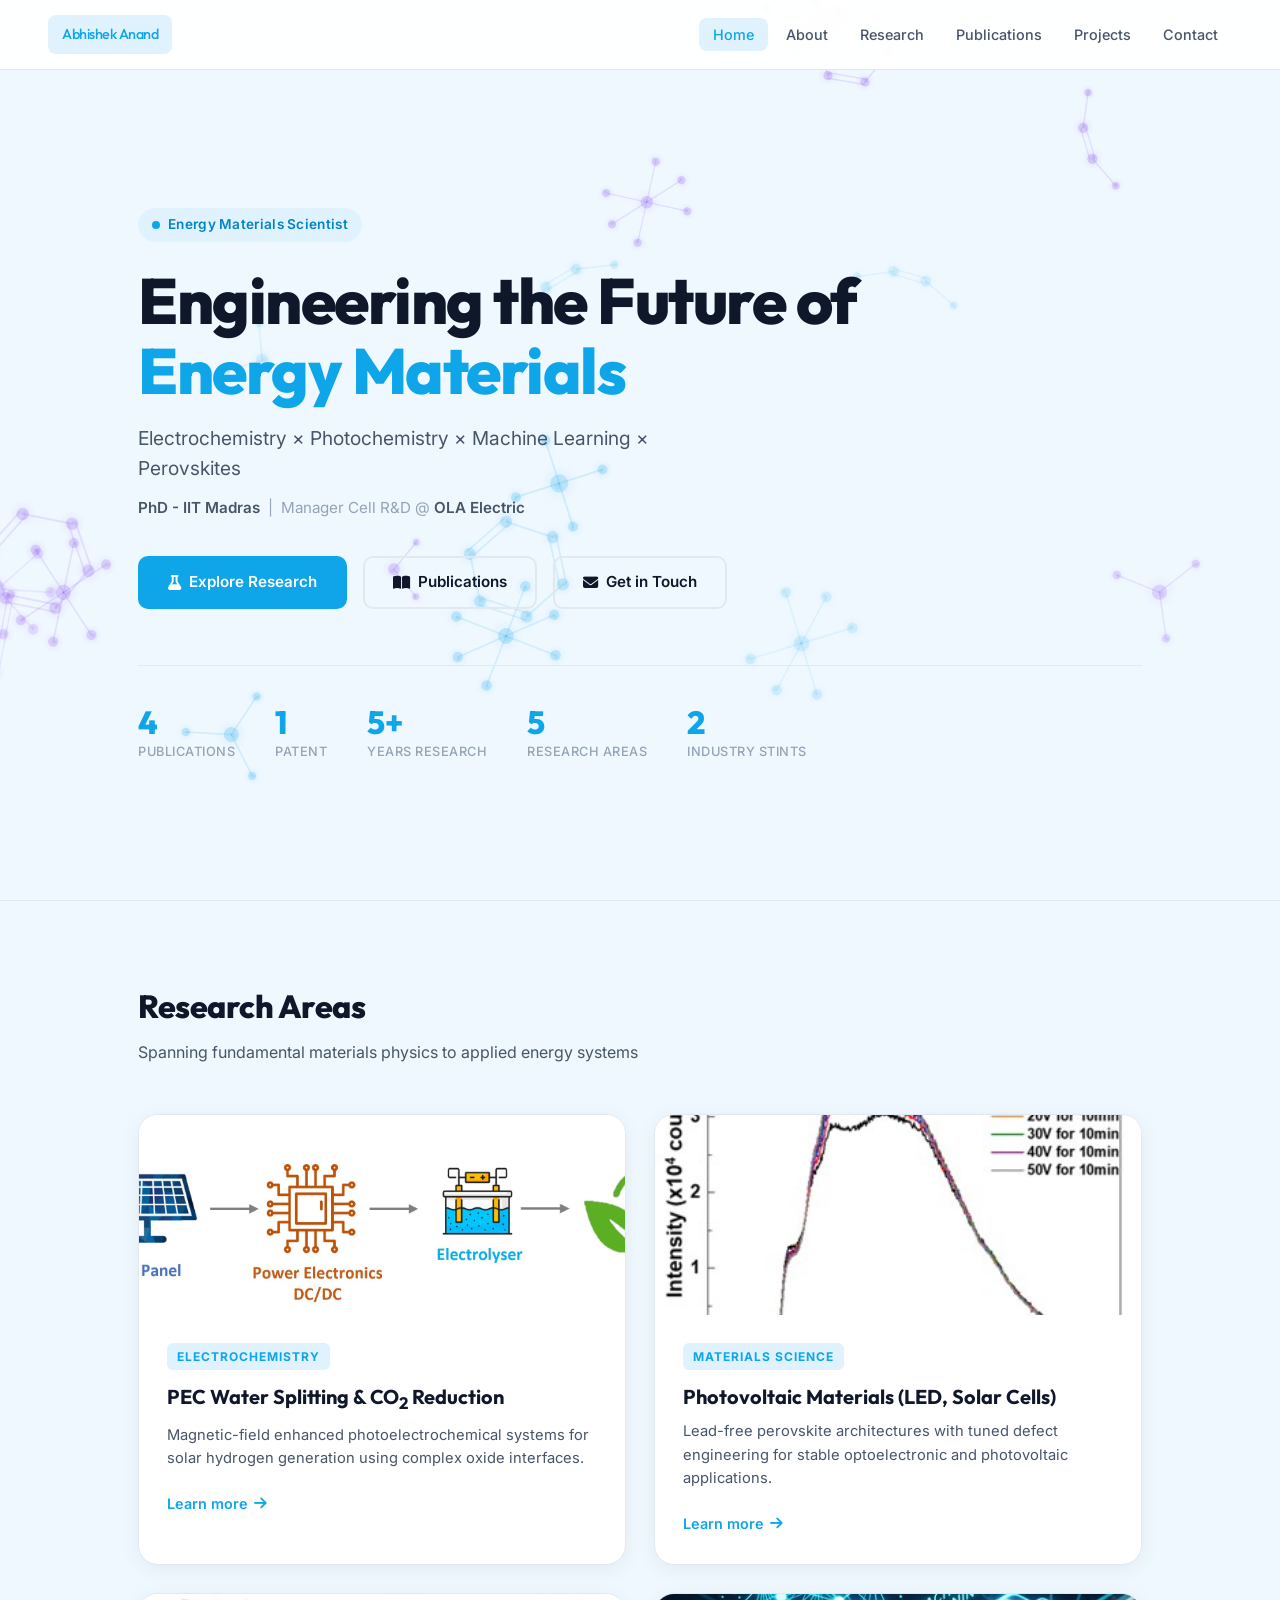
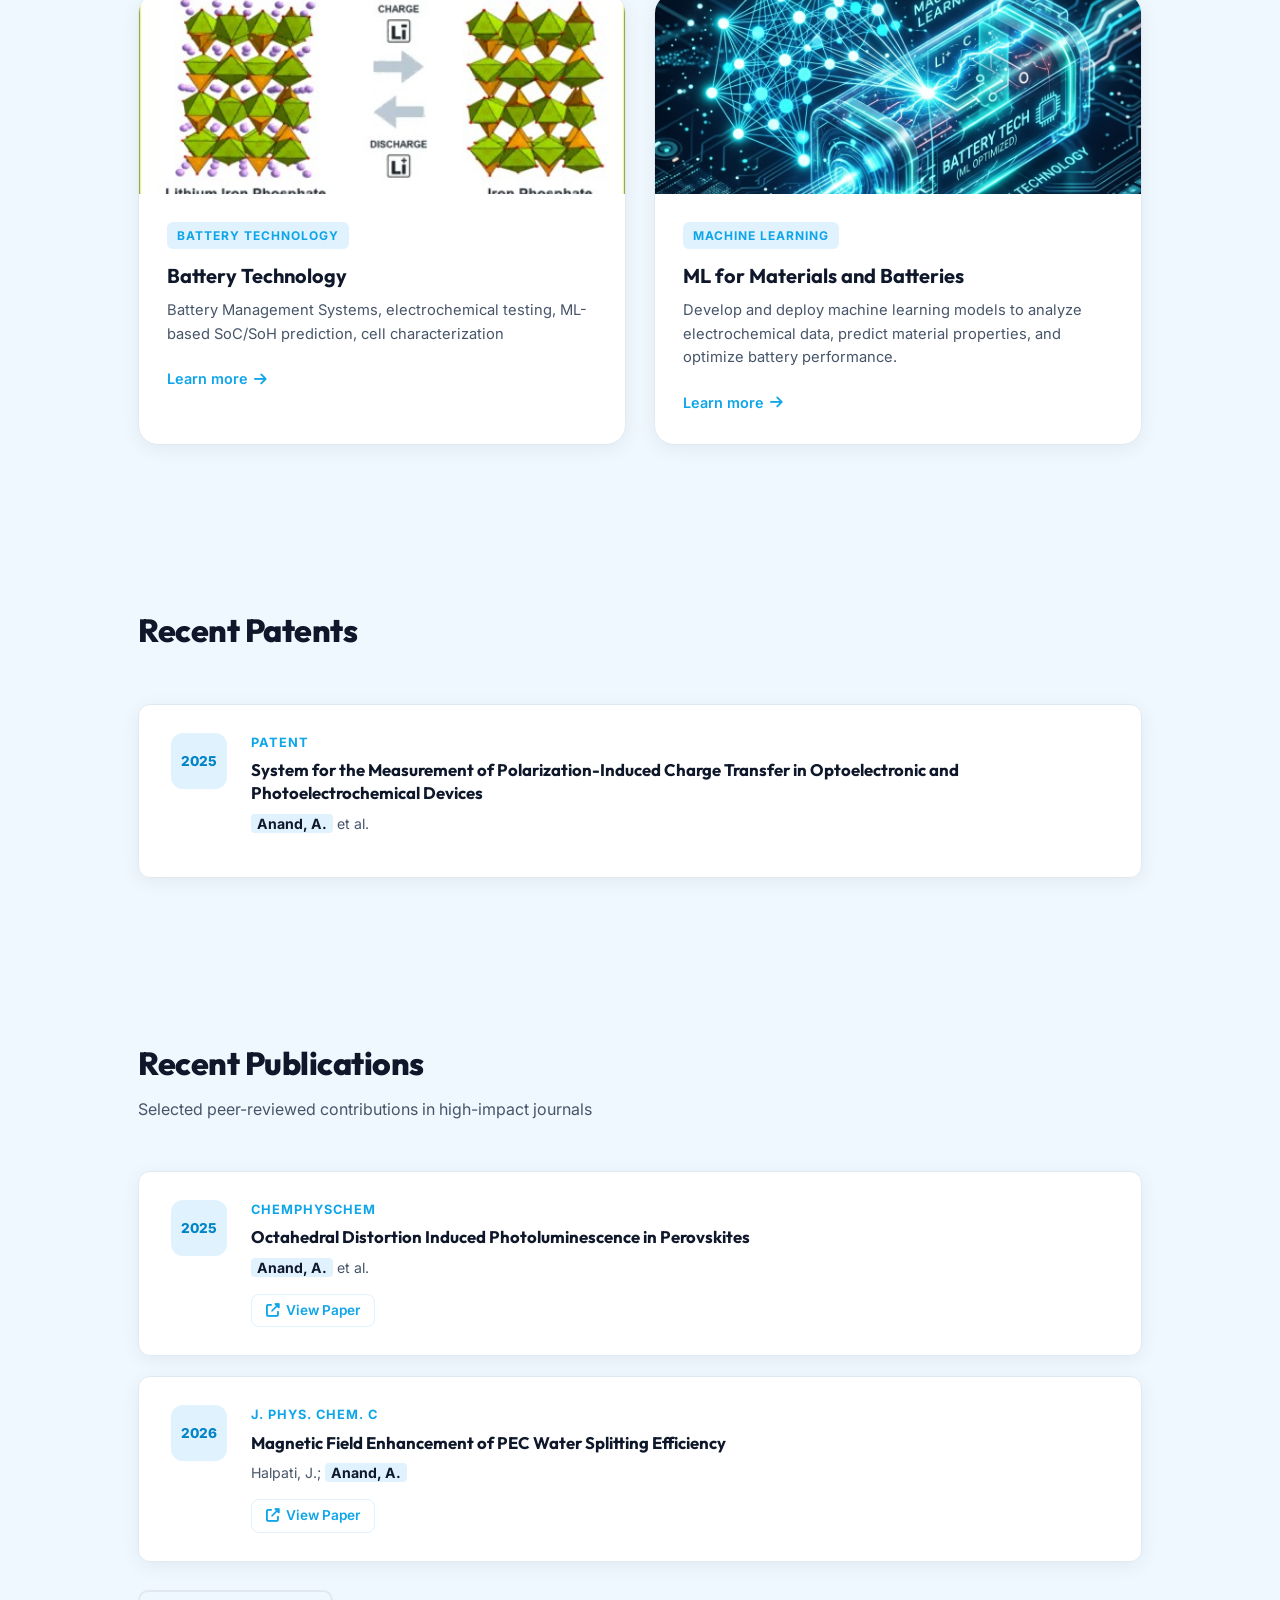
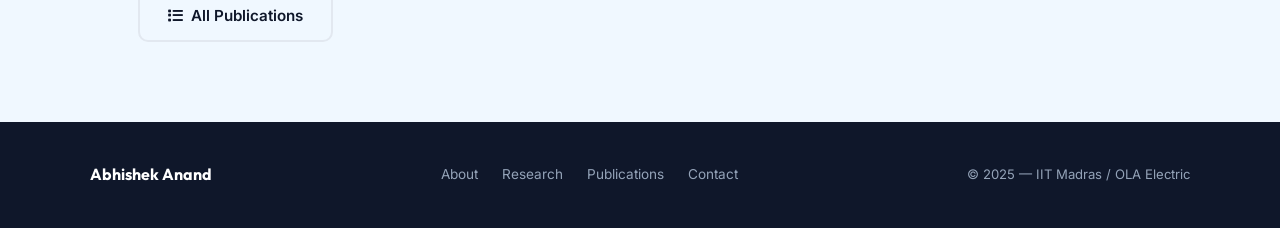
==== index.html @ bbf3f81c "update" ====
<!DOCTYPE html>
<html lang="en">

<head>
  <meta charset="UTF-8">
  <meta name="viewport" content="width=device-width, initial-scale=1.0">
  <title>Abhishek Anand | Energy Materials Scientist</title>
  <meta name="description"
    content="PhD researcher in energy materials — perovskites, PEC water splitting, batteries, and ML for electrochemistry. IIT Madras & OLA Electric.">
  <link
    href="https://fonts.googleapis.com/css2?family=Outfit:wght@400;700;800&family=Inter:wght@400;500;600&display=swap"
    rel="stylesheet">
  <link rel="stylesheet" href="https://cdnjs.cloudflare.com/ajax/libs/font-awesome/6.4.0/css/all.min.css">
  <link rel="stylesheet" href="style.css">
  <script defer src="script.js"></script>
</head>

<body>
  <canvas id="mol-bg"></canvas>
  <div class="page-transition"></div>

  <!-- NAV -->
  <nav class="nav">
    <a href="index.html" class="nav-brand">Abhishek <span>Anand</span></a>
    <ul>
      <li><a href="index.html">Home</a></li>
      <li><a href="about.html">About</a></li>
      <li><a href="research.html">Research</a></li>
      <li><a href="publications.html">Publications</a></li>
      <li><a href="projects.html">Projects</a></li>
      <li><a href="contact.html">Contact</a></li>
    </ul>
  </nav>

  <!-- HERO -->
  <section class="hero">
    <div class="hero-content">
      <div class="hero-eyebrow">Energy Materials Scientist</div>
      <h1>Engineering the Future of<br><span class="highlight">Energy Materials</span></h1>
      <p class="hero-subtitle">Electrochemistry × Photochemistry × Machine Learning × Perovskites</p>
      <p class="hero-institution">
        <strong>PhD - IIT Madras</strong> &nbsp;|&nbsp; Manager Cell R&D @ <strong>OLA Electric</strong>
      </p>
      <div class="hero-actions">
        <a href="research.html" class="btn btn-primary"><i class="fas fa-flask"></i> Explore Research</a>
        <a href="publications.html" class="btn btn-outline"><i class="fas fa-book-open"></i> Publications</a>
        <a href="contact.html" class="btn btn-outline"><i class="fas fa-envelope"></i> Get in Touch</a>
      </div>
      <div class="hero-stats">
        <div class="stat-item">
          <span class="stat-number">4</span>
          <span class="stat-label">Publications</span>
        </div>
        <div class="stat-item">
          <span class="stat-number">1</span>
          <span class="stat-label">Patent</span>
        </div>
        <div class="stat-item">
          <span class="stat-number">5+</span>
          <span class="stat-label">Years Research</span>
        </div>
        <div class="stat-item">
          <span class="stat-number">5</span>
          <span class="stat-label">Research Areas</span>
        </div>
        <div class="stat-item">
          <span class="stat-number">2</span>
          <span class="stat-label">Industry Stints</span>
        </div>
      </div>
    </div>
  </section>

  <hr class="divider">

  <!-- RESEARCH SNAPSHOT -->
  <div class="section reveal">
    <div class="section-header">
      <h2>Research Areas</h2>
      <p>Spanning fundamental materials physics to applied energy systems</p>
    </div>
    <div class="cards-grid reveal-stagger">
      <div class="card">
        <img class="card-image" src="images/pec1.jpg" alt="PEC Water Splitting">
        <div class="card-body">
          <span class="card-tag">Electrochemistry</span>
          <h3>PEC Water Splitting & CO<sub>2</sub> Reduction</h3>
          <p>Magnetic-field enhanced photoelectrochemical systems for solar hydrogen generation using complex oxide
            interfaces.</p>
          <a href="research.html" class="card-link">Learn more <i class="fas fa-arrow-right"></i></a>
        </div>
      </div>
      <div class="card">
        <img class="card-image" src="images/perovskite.jpg" alt="Perovskites">
        <div class="card-body">
          <span class="card-tag">Materials Science</span>
          <h3>Photovoltaic Materials (LED, Solar Cells)</h3>
          <p>Lead-free perovskite architectures with tuned defect engineering for stable optoelectronic and photovoltaic
            applications.</p>
          <a href="research.html" class="card-link">Learn more <i class="fas fa-arrow-right"></i></a>
        </div>
      </div>
      <div class="card">
        <img class="card-image" src="images/battery.jpg" alt="battery">
        <div class="card-body">
          <span class="card-tag">Battery Technology</span>
          <h3>Battery Technology</h3>
          <p>Battery Management Systems, electrochemical testing, ML-based SoC/SoH prediction, cell characterization</p>
          <a href="research.html" class="card-link">Learn more <i class="fas fa-arrow-right"></i></a>
        </div>
      </div>
      <div class="card">
        <img class="card-image" src="images/ml.jpg" alt="Machine Learning">
        <div class="card-body">
          <span class="card-tag">Machine Learning</span>
          <h3>ML for Materials and Batteries</h3>
          <p>Develop and deploy machine learning models to analyze electrochemical data, predict material properties,
            and optimize battery performance.</p>
          <a href="ml.html" class="card-link">Learn more <i class="fas fa-arrow-right"></i></a>
        </div>
      </div>
    </div>
  </div>

  <!-- LATEST PATENTS -->
  <div class="section reveal">
    <div class="section-header">
      <h2>Recent Patents</h2>
    </div>
    <div class="pub-list reveal-stagger">
      <div class="pub-item">
        <div class="pub-year">2025</div>
        <div class="pub-content">
          <div class="pub-journal">Patent</div>
          <div class="pub-title">System for the Measurement of Polarization-Induced Charge Transfer in Optoelectronic
            and Photoelectrochemical Devices</div>
          <div class="pub-authors"><span class="me">Anand, A.</span> et al.</div>
        </div>
      </div>
    </div>
  </div>

  <!-- LATEST PUBLICATIONS -->
  <div class="section reveal">
    <div class="section-header">
      <h2>Recent Publications</h2>
      <p>Selected peer-reviewed contributions in high-impact journals</p>
    </div>
    <div class="pub-list reveal-stagger">
      <div class="pub-item">
        <div class="pub-year">2025</div>
        <div class="pub-content">
          <div class="pub-journal">ChemPhysChem</div>
          <div class="pub-title">Octahedral Distortion Induced Photoluminescence in Perovskites</div>
          <div class="pub-authors"><span class="me">Anand, A.</span> et al.</div>
          <a href="https://doi.org/10.1002/cphc.202401036" target="_blank" class="pub-doi"><i
              class="fas fa-external-link-alt"></i> View Paper</a>
        </div>
      </div>
      <div class="pub-item">
        <div class="pub-year">2026</div>
        <div class="pub-content">
          <div class="pub-journal">J. Phys. Chem. C</div>
          <div class="pub-title">Magnetic Field Enhancement of PEC Water Splitting Efficiency</div>
          <div class="pub-authors">Halpati, J.; <span class="me">Anand, A.</span></div>
          <a href="https://doi.org/10.1021/acs.jpcc.5c08387" target="_blank" class="pub-doi"><i
              class="fas fa-external-link-alt"></i> View Paper</a>
        </div>
      </div>
    </div>
    <div style="margin-top: 28px;">
      <a href="publications.html" class="btn btn-outline"><i class="fas fa-list"></i> All Publications</a>
    </div>
  </div>

  <!-- FOOTER -->
  <footer>
    <div class="footer-inner">
      <span class="footer-brand">Abhishek Anand</span>
      <div class="footer-links">
        <a href="about.html">About</a>
        <a href="research.html">Research</a>
        <a href="publications.html">Publications</a>
        <a href="contact.html">Contact</a>
      </div>
      <span class="footer-copy">&copy; 2025 &mdash; IIT Madras / OLA Electric</span>
    </div>
  </footer>
</body>

</html>
---- style.css ----
/* ========================================
   DESIGN SYSTEM
======================================== */
:root {
  --bg: #f0f8ff;
  --bg-soft: #e8f4fd;
  --bg-card: #ffffff;
  --text-primary: #0f172a;
  --text-secondary: #475569;
  --text-muted: #94a3b8;
  --accent: #0ea5e9;
  --accent-dark: #0284c7;
  --accent-light: #e0f2fe;
  --accent-purple: #7c3aed;
  --accent-green: #059669;
  --accent-yellow: #d97706;
  --border: #e2e8f0;
  --nav-height: 70px;
  --radius: 12px;
  --radius-lg: 20px;
  --shadow: 0 4px 20px rgba(0, 0, 0, 0.06);
  --shadow-hover: 0 12px 40px rgba(14, 165, 233, 0.15);
  --transition: 0.3s cubic-bezier(0.4, 0, 0.2, 1);
}

/* ========================================
   RESET & BASE
======================================== */
*,
*::before,
*::after {
  box-sizing: border-box;
  margin: 0;
  padding: 0;
}

html {
  scroll-behavior: smooth;
}

body {
  font-family: 'Inter', 'Segoe UI', sans-serif;
  background: var(--bg);
  color: var(--text-primary);
  line-height: 1.6;
  padding-top: var(--nav-height);
  min-height: 100vh;
}

img {
  display: block;
  max-width: 100%;
}

a {
  text-decoration: none;
  color: inherit;
}

ul {
  list-style: none;
}

/* ========================================
   MOLECULAR CANVAS BACKGROUND
======================================== */
#mol-bg {
  position: fixed;
  top: 0;
  left: 0;
  width: 100%;
  height: 100%;
  z-index: 0;
  pointer-events: none;
}

/* All page chrome sits above canvas */
.page-transition {
  z-index: 9999;
}

.nav {
  z-index: 1000;
}

.hero {
  z-index: 1;
  position: relative;
}

.page-banner,
.section,
footer {
  position: relative;
  z-index: 1;
}


/* ========================================
   PAGE TRANSITION
======================================== */
.page-transition {
  position: fixed;
  inset: 0;
  background: #ffffff;
  z-index: 9999;
  opacity: 1;
  pointer-events: none;
  transition: opacity 0.45s ease;
}

.page-transition.loaded {
  opacity: 0;
}

/* ========================================
   NAVIGATION
======================================== */
.nav {
  position: fixed;
  top: 0;
  left: 0;
  width: 100%;
  height: var(--nav-height);
  display: flex;
  align-items: center;
  justify-content: space-between;
  padding: 0 48px;
  background: rgba(255, 255, 255, 0.92);
  backdrop-filter: blur(20px);
  -webkit-backdrop-filter: blur(20px);
  border-bottom: 1px solid var(--border);
  z-index: 1000;
  box-sizing: border-box;
}

.nav-brand {
  font-family: 'Outfit', sans-serif;
  font-size: 1.25rem;
  font-weight: 700;
  color: var(--text-primary);
  letter-spacing: -0.5px;
}

.nav-brand span {
  color: var(--accent);
}

.nav ul {
  display: flex;
  gap: 4px;
}

.nav a {
  font-size: 0.9rem;
  font-weight: 500;
  color: var(--text-secondary);
  padding: 8px 14px;
  border-radius: 8px;
  transition: all var(--transition);
}

.nav a:hover,
.nav a.active {
  color: var(--accent);
  background: var(--accent-light);
}

/* ========================================
   HERO
======================================== */
.hero {
  position: relative;
  height: calc(100vh - var(--nav-height));
  min-height: 600px;
  display: flex;
  align-items: center;
  overflow: visible;
  background: transparent;
}

.hero-content {
  position: relative;
  z-index: 2;
  max-width: 1100px;
  margin: 0 auto;
  padding: 0 48px;
  width: 100%;
}

.hero-eyebrow {
  display: inline-flex;
  align-items: center;
  gap: 8px;
  background: var(--accent-light);
  color: var(--accent-dark);
  font-size: 0.85rem;
  font-weight: 600;
  padding: 6px 14px;
  border-radius: 100px;
  margin-bottom: 24px;
  letter-spacing: 0.3px;
}

.hero-eyebrow::before {
  content: '';
  width: 8px;
  height: 8px;
  border-radius: 50%;
  background: var(--accent);
  animation: pulse-dot 2s infinite;
}

@keyframes pulse-dot {

  0%,
  100% {
    transform: scale(1);
    opacity: 1;
  }

  50% {
    transform: scale(1.4);
    opacity: 0.6;
  }
}

.hero-content h1 {
  font-family: 'Outfit', sans-serif;
  font-size: clamp(2.5rem, 5vw, 4.2rem);
  font-weight: 800;
  line-height: 1.1;
  letter-spacing: -1.5px;
  color: var(--text-primary);
  margin-bottom: 16px;
}

.hero-content h1 .highlight {
  color: var(--accent);
}

.hero-subtitle {
  font-size: 1.2rem;
  color: var(--text-secondary);
  max-width: 560px;
  margin-bottom: 12px;
  font-weight: 400;
}

.hero-institution {
  font-size: 0.95rem;
  color: var(--text-muted);
  margin-bottom: 36px;
}

.hero-institution strong {
  color: var(--text-secondary);
  font-weight: 600;
}

.hero-actions {
  display: flex;
  gap: 16px;
  flex-wrap: wrap;
}

.hero-stats {
  display: flex;
  gap: 40px;
  margin-top: 56px;
  padding-top: 40px;
  border-top: 1px solid var(--border);
}

.stat-item {
  display: flex;
  flex-direction: column;
}

.stat-number {
  font-family: 'Outfit', sans-serif;
  font-size: 2rem;
  font-weight: 800;
  color: var(--accent);
  line-height: 1;
  margin-bottom: 4px;
}

.stat-label {
  font-size: 0.8rem;
  color: var(--text-muted);
  font-weight: 500;
  text-transform: uppercase;
  letter-spacing: 0.5px;
}

/* ========================================
   BUTTONS
======================================== */
.btn {
  display: inline-flex;
  align-items: center;
  gap: 8px;
  padding: 12px 28px;
  border-radius: 10px;
  font-weight: 600;
  font-size: 0.95rem;
  transition: all var(--transition);
  cursor: pointer;
  border: 2px solid transparent;
}

.btn-primary {
  background: var(--accent);
  color: white;
  border-color: var(--accent);
}

.btn-primary:hover {
  background: var(--accent-dark);
  border-color: var(--accent-dark);
  transform: translateY(-2px);
  box-shadow: 0 8px 24px rgba(14, 165, 233, 0.35);
}

.btn-outline {
  background: transparent;
  color: var(--text-primary);
  border-color: var(--border);
}

.btn-outline:hover {
  border-color: var(--accent);
  color: var(--accent);
  transform: translateY(-2px);
}

/* ========================================
   PAGE HEADER BANNER
======================================== */
.page-banner {
  background: var(--bg-soft);
  border-bottom: 1px solid var(--border);
  padding: 40px 48px 20px;
}

.page-banner-inner {
  max-width: 1100px;
  margin: 0 auto;
}

.page-tag {
  font-size: 0.8rem;
  font-weight: 700;
  text-transform: uppercase;
  letter-spacing: 1.5px;
  color: var(--accent);
  margin-bottom: 12px;
}

.page-banner h1 {
  font-family: 'Outfit', sans-serif;
  font-size: clamp(2rem, 4vw, 3rem);
  font-weight: 800;
  color: var(--text-primary);
  letter-spacing: -1px;
  margin-bottom: 12px;
}

.page-banner p {
  font-size: 1.05rem;
  color: var(--text-secondary);
  max-width: 600px;
}

/* ========================================
   SECTIONS
======================================== */
.section {
  max-width: 1100px;
  margin: 0 auto;
  padding: 80px 48px;
}

.section-header {
  margin-bottom: 48px;
}

.section-header h2 {
  font-family: 'Outfit', sans-serif;
  font-size: 2rem;
  font-weight: 800;
  color: var(--text-primary);
  letter-spacing: -0.5px;
  margin-bottom: 8px;
}

.section-header p {
  color: var(--text-secondary);
  font-size: 1rem;
}

/* ========================================
   CARDS (Research / ML Projects)
======================================== */
.cards-grid {
  display: grid;
  grid-template-columns: repeat(auto-fit, minmax(320px, 1fr));
  gap: 28px;
}

.card {
  background: var(--bg-card);
  border: 1px solid var(--border);
  border-radius: var(--radius-lg);
  overflow: hidden;
  transition: all var(--transition);
  box-shadow: var(--shadow);
}

.card:hover {
  transform: translateY(-6px);
  box-shadow: var(--shadow-hover);
  border-color: var(--accent);
}

.card-image {
  width: 100%;
  height: 200px;
  object-fit: cover;
}

.card-body {
  padding: 28px;
}

.card-tag {
  display: inline-block;
  font-size: 0.75rem;
  font-weight: 700;
  text-transform: uppercase;
  letter-spacing: 1px;
  color: var(--accent);
  background: var(--accent-light);
  padding: 4px 10px;
  border-radius: 6px;
  margin-bottom: 14px;
}

.card-body h3 {
  font-family: 'Outfit', sans-serif;
  font-size: 1.25rem;
  font-weight: 700;
  color: var(--text-primary);
  margin-bottom: 10px;
  line-height: 1.3;
}

.card-body p {
  font-size: 0.92rem;
  color: var(--text-secondary);
  line-height: 1.6;
  margin-bottom: 20px;
}

.card-link {
  font-size: 0.9rem;
  font-weight: 600;
  color: var(--accent);
  display: inline-flex;
  align-items: center;
  gap: 6px;
  transition: gap var(--transition);
}

.card-link:hover {
  gap: 10px;
}

/* ========================================
   ABOUT PAGE LAYOUT
======================================== */
.about-grid {
  display: grid;
  grid-template-columns: 300px 1fr;
  gap: 60px;
  align-items: start;
}

.profile-card {
  background: var(--bg-card);
  border: 1px solid var(--border);
  border-radius: var(--radius-lg);
  overflow: hidden;
  box-shadow: var(--shadow);
  position: sticky;
  top: calc(var(--nav-height) + 24px);
}

.profile-img {
  width: 100%;
  aspect-ratio: 1;
  object-fit: cover;
}

.profile-info {
  padding: 24px;
}

.profile-info h2 {
  font-family: 'Outfit', sans-serif;
  font-size: 1.4rem;
  font-weight: 700;
  color: var(--text-primary);
  margin-bottom: 4px;
}

.profile-info .title {
  font-size: 0.9rem;
  color: var(--accent);
  font-weight: 600;
  margin-bottom: 16px;
}

.profile-links {
  display: flex;
  flex-direction: column;
  gap: 10px;
  margin-top: 16px;
}

.profile-link {
  display: flex;
  align-items: center;
  gap: 10px;
  font-size: 0.88rem;
  color: var(--text-secondary);
  transition: color var(--transition);
}

.profile-link:hover {
  color: var(--accent);
}

.profile-link i {
  width: 16px;
  text-align: center;
  color: var(--text-muted);
}

.expertise-section {
  margin-top: 20px;
}

/* Section headings */
/* ========================================
   TECHNICAL EXPERTISE SECTION
======================================== */

.expertise-section {
  margin-top: 24px;
}

/* Category Headings with Icons */
.expertise-section h4 {
  display: flex;
  align-items: center;
  gap: 10px;

  margin-top: 36px;
  margin-bottom: 16px;

  font-size: 1.05rem;
  font-weight: 600;
  letter-spacing: 0.4px;

  color: var(--text-muted) !important;

  border-left: 3px solid var(--accent);
  padding-left: 12px;
}

/* Icon styling */
.expertise-section h4 i {
  color: var(--accent);
  font-size: 0.95rem;
  min-width: 18px;
}

/* Tags container */
.expertise-section .tags {
  display: flex;
  flex-wrap: wrap;
  gap: 10px;
  margin-bottom: 14px;
  margin-top: 6px;
}

/* Default tag (light theme optimized) */
.expertise-section .tag {
  padding: 6px 14px;
  font-size: 0.82rem;
  font-weight: 500;

  border-radius: 999px;

  background: var(--bg-soft);
  color: var(--text-secondary);

  border: 1px solid var(--border);

  transition: all 0.25s ease;
}

/* Hover effect */
.expertise-section .tag:hover {
  border-color: var(--accent);
  color: var(--accent);
  background: var(--accent-light);
  transform: translateY(-2px);
}

/* Accent tags (your core strengths) */
.expertise-section .tag.accent {
  background: var(--accent);
  color: white;
  border-color: var(--accent);
  font-weight: 600;
}

/* Accent hover */
.expertise-section .tag.accent:hover {
  background: var(--accent-dark);
  box-shadow: 0 4px 14px rgba(14, 165, 233, 0.25);
}

/* ========================================
   OPTIONAL: CATEGORY COLOR CODING
   (subtle visual grouping)
======================================== */

/* Materials */
.expertise-section h4:nth-of-type(1) i {
  color: #7c3aed;
}

/* Deposition */
.expertise-section h4:nth-of-type(2) i {
  color: #6366f1;
}

/* Characterization */
.expertise-section h4:nth-of-type(3) i {
  color: #0ea5e9;
}

/* Spectroscopy */
.expertise-section h4:nth-of-type(4) i {
  color: #0284c7;
}

/* Electrochemistry */
.expertise-section h4:nth-of-type(5) i {
  color: #059669;
}

/* Battery */
.expertise-section h4:nth-of-type(6) i {
  color: #16a34a;
}

/* Thermal */
.expertise-section h4:nth-of-type(7) i {
  color: #d97706;
}

/* Analytical */
.expertise-section h4:nth-of-type(8) i {
  color: #9333ea;
}

/* Programming */
.expertise-section h4:nth-of-type(9) i {
  color: #2563eb;
}

/* Software */
.expertise-section h4:nth-of-type(10) i {
  color: #475569;
}

.bio-section h3 {
  font-family: 'Outfit', sans-serif;
  font-size: 1.35rem;
  font-weight: 700;
  color: var(--text-primary);

  margin-top: 36px;
  margin-bottom: 12px;

  padding-bottom: 8px;

  letter-spacing: -0.2px;
  /* makes it look sharper */
  border-left: 3px solid var(--accent);
  padding-left: 10px;
  border-bottom: none;
}

.bio-section h3:first-child {
  margin-top: 0;
}

.bio-section p {
  font-size: 0.97rem;
  color: var(--text-secondary);
  line-height: 1.8;
  margin-bottom: 16px;

  text-align: justify;
  /* ✅ correct place */
}


/* Timeline */
.timeline {
  display: flex;
  flex-direction: column;
  gap: 0;
}

.timeline-item {
  display: flex;
  gap: 20px;
  padding-bottom: 28px;
  position: relative;
}

.timeline-item:not(:last-child)::after {
  content: '';
  position: absolute;
  left: 23px;
  top: 44px;
  width: 2px;
  background: var(--border);
  bottom: 0;
}

.timeline-dot {
  flex-shrink: 0;
  width: 46px;
  height: 46px;
  border-radius: 12px;
  background: var(--accent-light);
  color: var(--accent);
  display: flex;
  align-items: center;
  justify-content: center;
  font-weight: 800;
  font-size: 0.7rem;
  text-align: center;
  line-height: 1.2;
}

.timeline-body h4 {
  font-weight: 700;
  color: var(--text-primary);
  font-size: 0.97rem;
  margin-bottom: 2px;
}

.timeline-body .place {
  font-size: 0.88rem;
  color: var(--accent);
  font-weight: 600;
  margin-bottom: 2px;
}

.timeline-body p {
  font-size: 0.86rem;
  color: var(--text-muted);
}

/* ========================================
   PUBLICATIONS
======================================== */
.pub-list {
  display: flex;
  flex-direction: column;
  gap: 20px;
}

.pub-item {
  background: var(--bg-card);
  border: 1px solid var(--border);
  border-radius: var(--radius);
  padding: 28px 32px;
  display: flex;
  gap: 24px;
  align-items: flex-start;
  transition: all var(--transition);
  box-shadow: var(--shadow);
}

.pub-item:hover {
  border-color: var(--accent);
  transform: translateX(4px);
  box-shadow: var(--shadow-hover);
}

.pub-year {
  flex-shrink: 0;
  width: 56px;
  height: 56px;
  background: var(--accent-light);
  border-radius: 12px;
  display: flex;
  align-items: center;
  justify-content: center;
  font-weight: 800;
  font-size: 0.85rem;
  color: var(--accent-dark);
  text-align: center;
  line-height: 1.2;
}

.pub-content {
  flex: 1;
}

.pub-journal {
  font-size: 0.8rem;
  font-weight: 700;
  text-transform: uppercase;
  letter-spacing: 1px;
  color: var(--accent);
  margin-bottom: 6px;
}

.pub-title {
  font-family: 'Outfit', sans-serif;
  font-size: 1.05rem;
  font-weight: 700;
  color: var(--text-primary);
  margin-bottom: 8px;
  line-height: 1.35;
}

.pub-authors {
  font-size: 0.88rem;
  color: var(--text-secondary);
  margin-bottom: 14px;
}

.pub-authors .me {
  font-weight: 700;
  color: var(--text-primary);
  background: var(--accent-light);
  padding: 1px 6px;
  border-radius: 4px;
}

.pub-doi {
  display: inline-flex;
  align-items: center;
  gap: 6px;
  font-size: 0.85rem;
  font-weight: 600;
  color: var(--accent);
  border: 1px solid var(--accent-light);
  padding: 5px 14px;
  border-radius: 8px;
  transition: all var(--transition);
}

.pub-doi:hover {
  background: var(--accent);
  color: white;
  border-color: var(--accent);
}

/* ========================================
   CONTACT
======================================== */
.contact-grid {
  display: grid;
  grid-template-columns: 1fr 1fr;
  gap: 48px;
  align-items: start;
}

.contact-info h3 {
  font-family: 'Outfit', sans-serif;
  font-size: 1.4rem;
  font-weight: 700;
  margin-bottom: 8px;
}

.contact-info p {
  color: var(--text-secondary);
  margin-bottom: 32px;
  font-size: 0.97rem;
}

.contact-item {
  display: flex;
  align-items: center;
  gap: 16px;
  padding: 18px 20px;
  border: 1px solid var(--border);
  border-radius: var(--radius);
  margin-bottom: 14px;
  transition: all var(--transition);
  background: var(--bg-card);
  box-shadow: var(--shadow);
}

.contact-item:hover {
  border-color: var(--accent);
  box-shadow: var(--shadow-hover);
}

.contact-icon {
  width: 44px;
  height: 44px;
  border-radius: 10px;
  background: var(--accent-light);
  color: var(--accent);
  display: flex;
  align-items: center;
  justify-content: center;
  font-size: 1.1rem;
  flex-shrink: 0;
}

.contact-item-text h4 {
  font-size: 0.8rem;
  font-weight: 700;
  text-transform: uppercase;
  letter-spacing: 0.8px;
  color: var(--text-muted);
  margin-bottom: 2px;
}

.contact-item-text p,
.contact-item-text a {
  font-size: 0.95rem;
  color: var(--text-primary);
  font-weight: 500;
  transition: color var(--transition);
}

.contact-item-text a:hover {
  color: var(--accent);
}

/* ========================================
   SCROLL REVEAL ANIMATION
======================================== */
.reveal {
  opacity: 0;
  transform: translateY(30px);
  transition: opacity 0.65s ease, transform 0.65s ease;
}

.reveal.active {
  opacity: 1;
  transform: translateY(0);
}

/* Stagger children */
.reveal-stagger>* {
  opacity: 0;
  transform: translateY(24px);
  transition: opacity 0.5s ease, transform 0.5s ease;
}

.reveal-stagger.active>*:nth-child(1) {
  opacity: 1;
  transform: none;
  transition-delay: 0.05s;
}

.reveal-stagger.active>*:nth-child(2) {
  opacity: 1;
  transform: none;
  transition-delay: 0.12s;
}

.reveal-stagger.active>*:nth-child(3) {
  opacity: 1;
  transform: none;
  transition-delay: 0.19s;
}

.reveal-stagger.active>*:nth-child(4) {
  opacity: 1;
  transform: none;
  transition-delay: 0.26s;
}

.reveal-stagger.active>*:nth-child(5) {
  opacity: 1;
  transform: none;
  transition-delay: 0.33s;
}

.reveal-stagger.active>*:nth-child(6) {
  opacity: 1;
  transform: none;
  transition-delay: 0.40s;
}

/* ========================================
   FOOTER
======================================== */
footer {
  background: var(--text-primary);
  color: var(--text-muted);
  padding: 40px 48px;
}

.footer-inner {
  max-width: 1100px;
  margin: 0 auto;
  display: flex;
  justify-content: space-between;
  align-items: center;
  gap: 20px;
  flex-wrap: wrap;
}

.footer-brand {
  font-family: 'Outfit', sans-serif;
  font-size: 1rem;
  font-weight: 700;
  color: white;
}

.footer-links {
  display: flex;
  gap: 24px;
}

.footer-links a {
  font-size: 0.85rem;
  color: var(--text-muted);
  transition: color var(--transition);
}

.footer-links a:hover {
  color: var(--accent);
}

.footer-copy {
  font-size: 0.82rem;
  color: var(--text-muted);
}

/* ========================================
   DIVIDER
======================================== */
.divider {
  border: none;
  border-top: 1px solid var(--border);
  margin: 0;
}

/* ========================================
   RESPONSIVE
======================================== */
@media (max-width: 900px) {
  .nav {
    padding: 0 20px;
  }

  .nav ul {
    gap: 0;
  }

  .nav a {
    padding: 8px 10px;
    font-size: 0.85rem;
  }

  .hero-content,
  .page-banner,
  .section {
    padding-left: 20px;
    padding-right: 20px;
  }

  .hero-stats {
    gap: 24px;
    flex-wrap: wrap;
  }

  .about-grid {
    grid-template-columns: 1fr;
  }

  .profile-card {
    position: static;
  }

  .contact-grid {
    grid-template-columns: 1fr;
  }

  .pub-item {
    flex-direction: column;
    gap: 16px;
  }
}

@media (max-width: 600px) {
  .hero-content h1 {
    font-size: 2.2rem;
  }

  .cards-grid {
    grid-template-columns: 1fr;
  }

  footer {
    padding: 32px 20px;
  }

  .footer-inner {
    flex-direction: column;
    text-align: center;
  }

  /* Stack inline 2-col project grids */
  [style*="grid-template-columns: 1fr 1fr"] {
    grid-template-columns: 1fr !important;
  }

  .contact-grid {
    grid-template-columns: 1fr;
  }
}
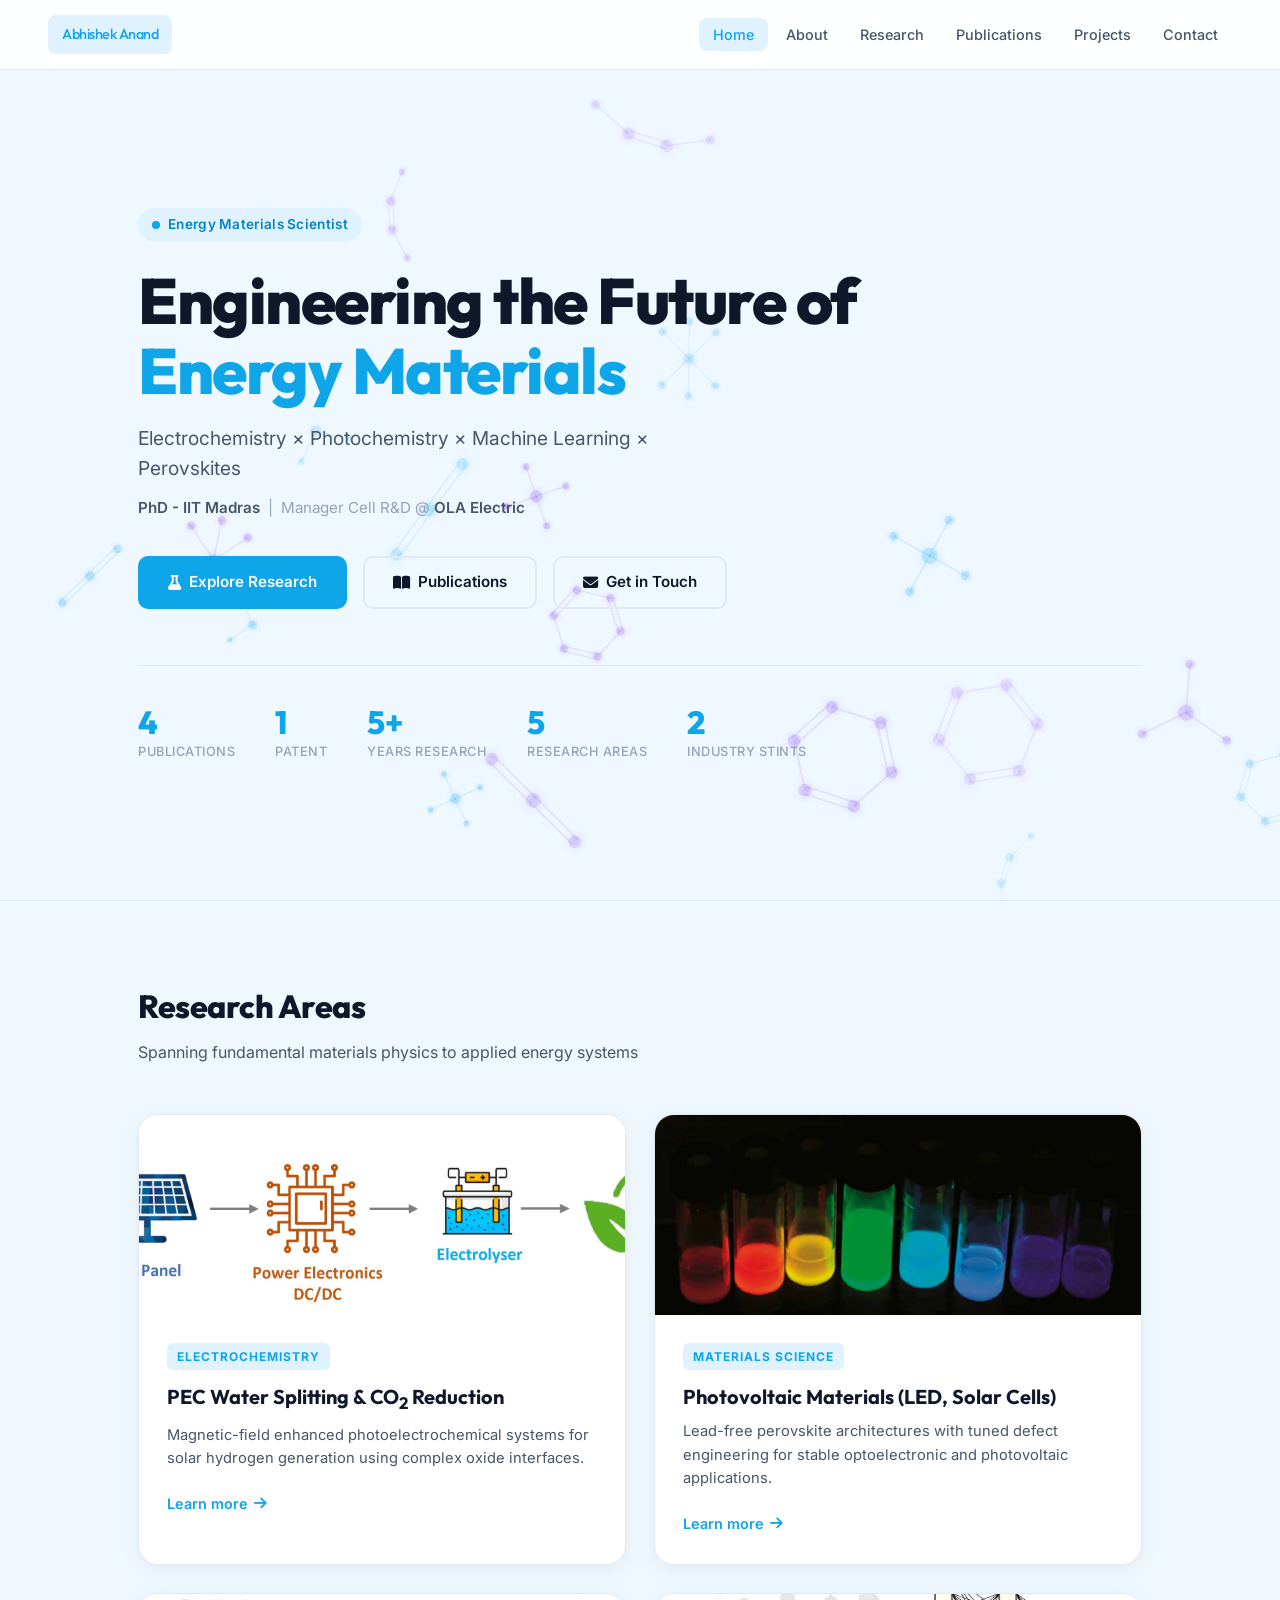
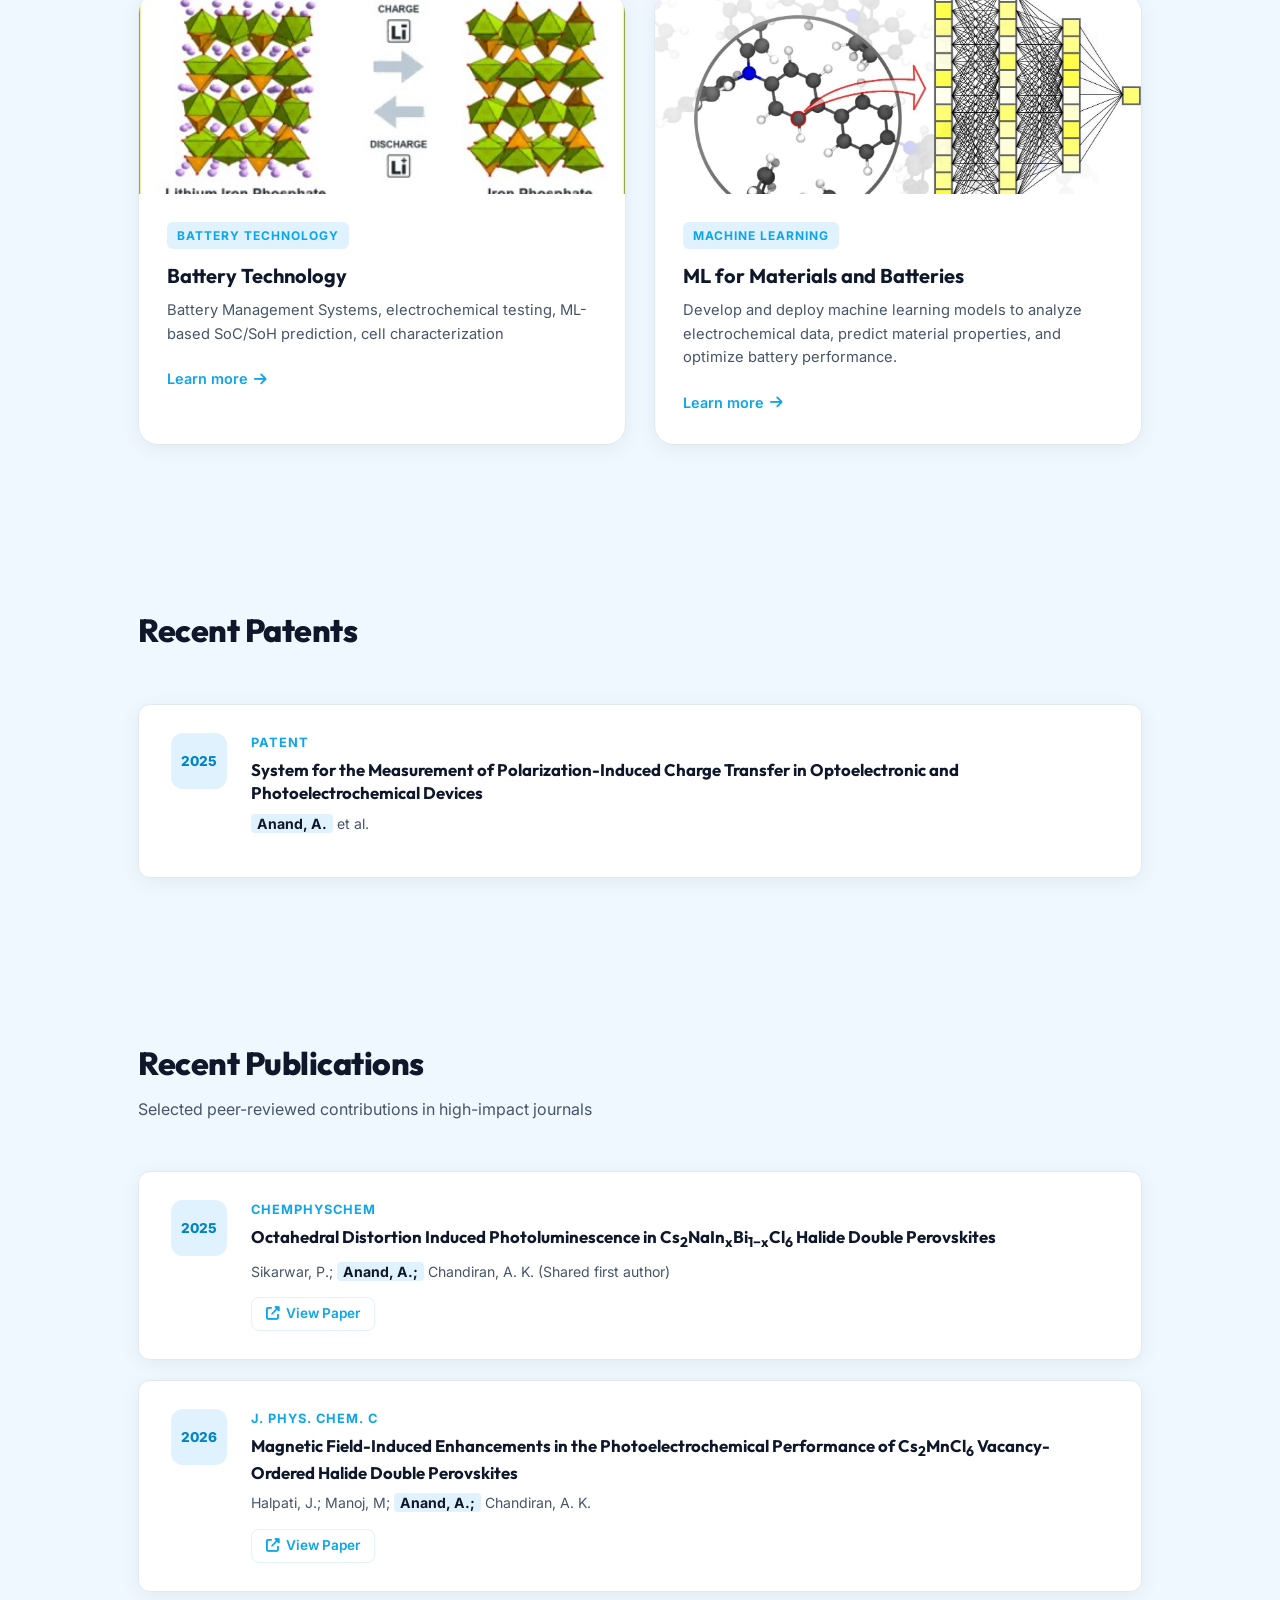
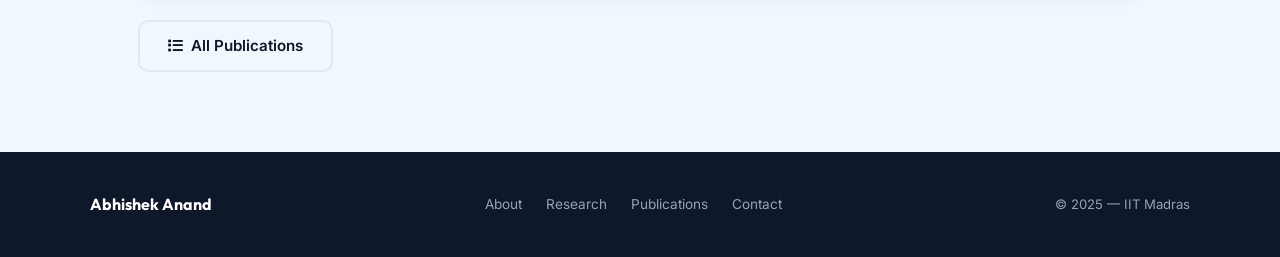
==== commit 9708380f: "update" ====
--- a/index.html
+++ b/index.html
@@ -91,7 +91,7 @@
         </div>
       </div>
       <div class="card">
-        <img class="card-image" src="images/perovskite.jpg" alt="Perovskites">
+        <img class="card-image" src="images/led.jpg" alt="Perovskites">
         <div class="card-body">
           <span class="card-tag">Materials Science</span>
           <h3>Photovoltaic Materials (LED, Solar Cells)</h3>
@@ -110,7 +110,7 @@
         </div>
       </div>
       <div class="card">
-        <img class="card-image" src="images/ml.jpg" alt="Machine Learning">
+        <img class="card-image" src="images/ml1.jpg" alt="Machine Learning">
         <div class="card-body">
           <span class="card-tag">Machine Learning</span>
           <h3>ML for Materials and Batteries</h3>
@@ -151,8 +151,10 @@
         <div class="pub-year">2025</div>
         <div class="pub-content">
           <div class="pub-journal">ChemPhysChem</div>
-          <div class="pub-title">Octahedral Distortion Induced Photoluminescence in Perovskites</div>
-          <div class="pub-authors"><span class="me">Anand, A.</span> et al.</div>
+          <div class="pub-title">Octahedral Distortion Induced Photoluminescence in
+            Cs<sub>2</sub>NaIn<sub>x</sub>Bi<sub>1−x</sub>Cl<sub>6</sub> Halide Double Perovskites</div>
+          <div class="pub-authors">Sikarwar, P.; <span class="me">Anand, A.;</span> Chandiran, A. K. (Shared first
+            author)</div>
           <a href="https://doi.org/10.1002/cphc.202401036" target="_blank" class="pub-doi"><i
               class="fas fa-external-link-alt"></i> View Paper</a>
         </div>
@@ -161,8 +163,9 @@
         <div class="pub-year">2026</div>
         <div class="pub-content">
           <div class="pub-journal">J. Phys. Chem. C</div>
-          <div class="pub-title">Magnetic Field Enhancement of PEC Water Splitting Efficiency</div>
-          <div class="pub-authors">Halpati, J.; <span class="me">Anand, A.</span></div>
+          <div class="pub-title">Magnetic Field-Induced Enhancements in the Photoelectrochemical Performance of
+            Cs<sub>2</sub>MnCl<sub>6</sub> Vacancy-Ordered Halide Double Perovskites</div>
+          <div class="pub-authors">Halpati, J.; Manoj, M; <span class="me">Anand, A.;</span> Chandiran, A. K.</div>
           <a href="https://doi.org/10.1021/acs.jpcc.5c08387" target="_blank" class="pub-doi"><i
               class="fas fa-external-link-alt"></i> View Paper</a>
         </div>
@@ -183,7 +186,7 @@
         <a href="publications.html">Publications</a>
         <a href="contact.html">Contact</a>
       </div>
-      <span class="footer-copy">&copy; 2025 &mdash; IIT Madras / OLA Electric</span>
+      <span class="footer-copy">&copy; 2025 &mdash; IIT Madras</span>
     </div>
   </footer>
 </body>
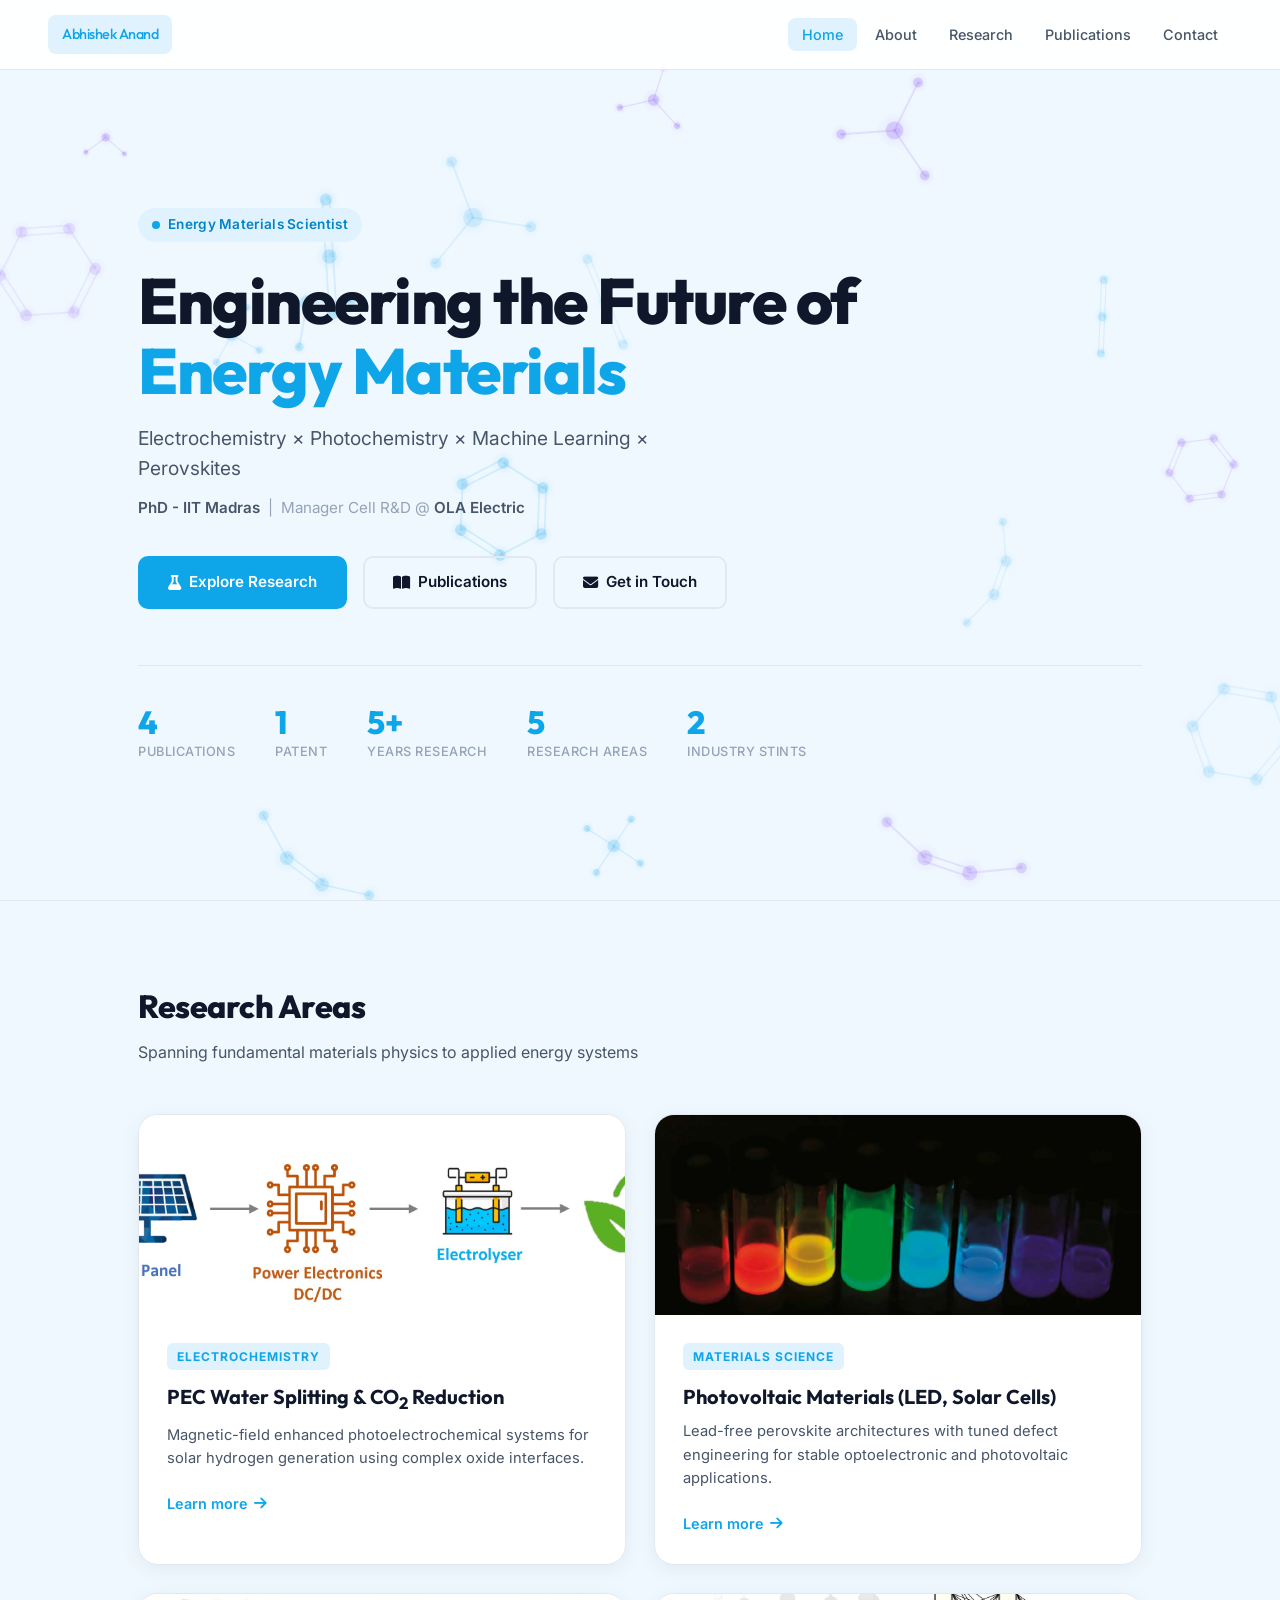
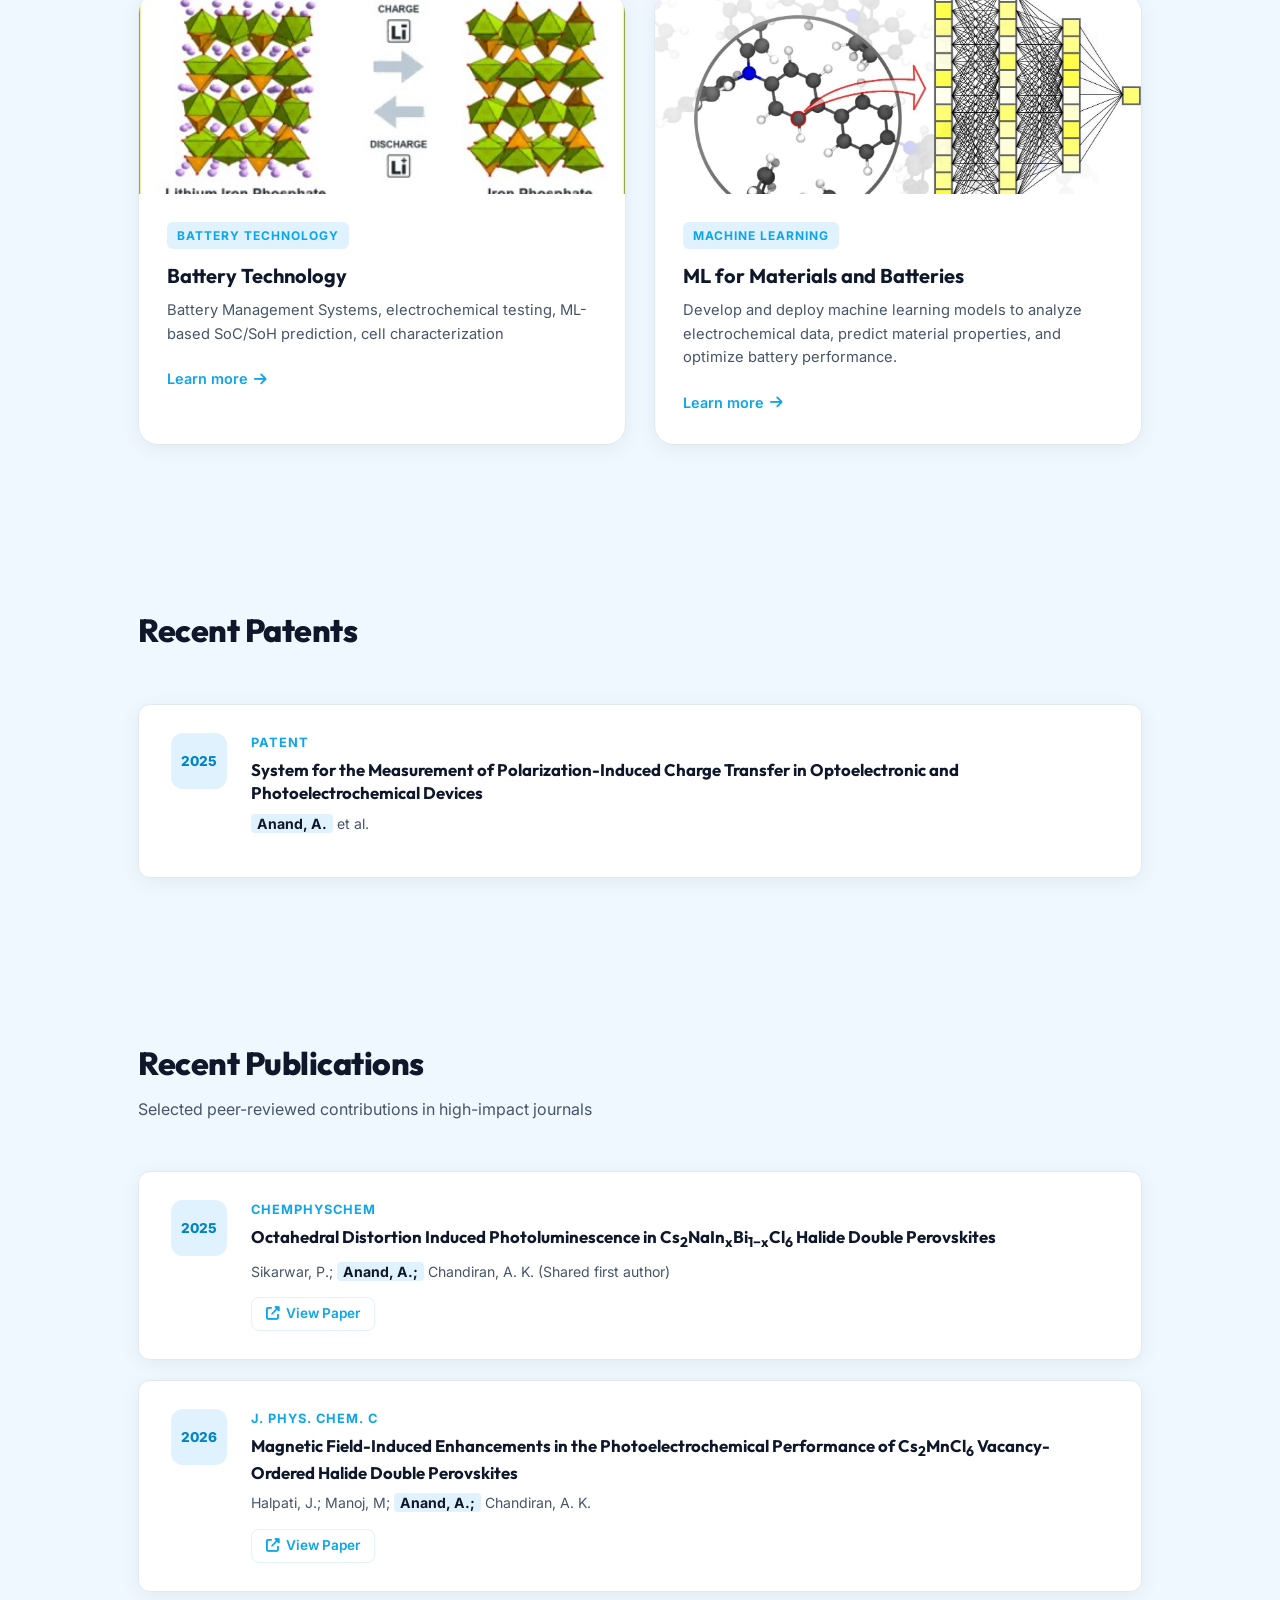
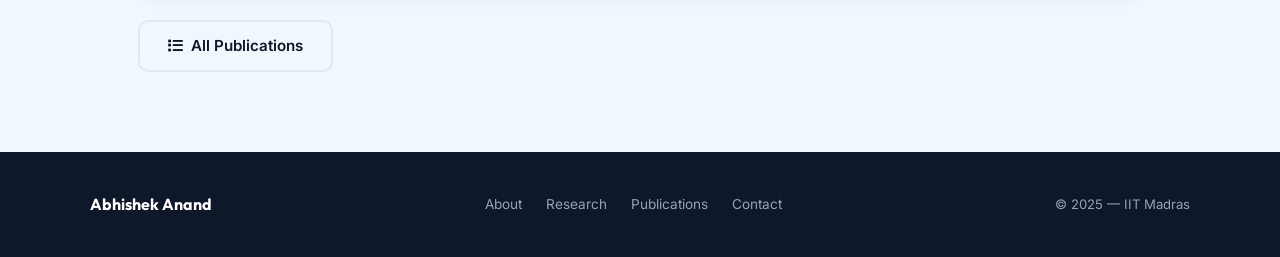
==== commit 025ba318: "update" ====
--- a/index.html
+++ b/index.html
@@ -27,7 +27,7 @@
       <li><a href="about.html">About</a></li>
       <li><a href="research.html">Research</a></li>
       <li><a href="publications.html">Publications</a></li>
-      <li><a href="projects.html">Projects</a></li>
+      <!-- <li><a href="projects.html">Projects</a></li> -->
       <li><a href="contact.html">Contact</a></li>
     </ul>
   </nav>
--- a/style.css
+++ b/style.css
@@ -548,6 +548,35 @@
   color: var(--text-muted);
 }
 
+.timeline-body h4 {
+  display: flex;
+  justify-content: space-between;
+  align-items: center;
+  gap: 10px;
+}
+
+.timeline-duration {
+  font-size: 0.8rem;
+  font-weight: 500;
+  color: var(--text-muted);
+  white-space: nowrap;
+}
+
+/* Thesis styling */
+.timeline-body .thesis {
+  font-size: 0.85rem;
+  color: var(--text-secondary);
+  margin-top: 6px;
+  line-height: 1.5;
+}
+
+/* Advisor styling */
+.timeline-body .advisor {
+  font-size: 0.82rem;
+  color: var(--text-muted);
+  margin-top: 2px;
+}
+
 .expertise-section {
   margin-top: 20px;
 }
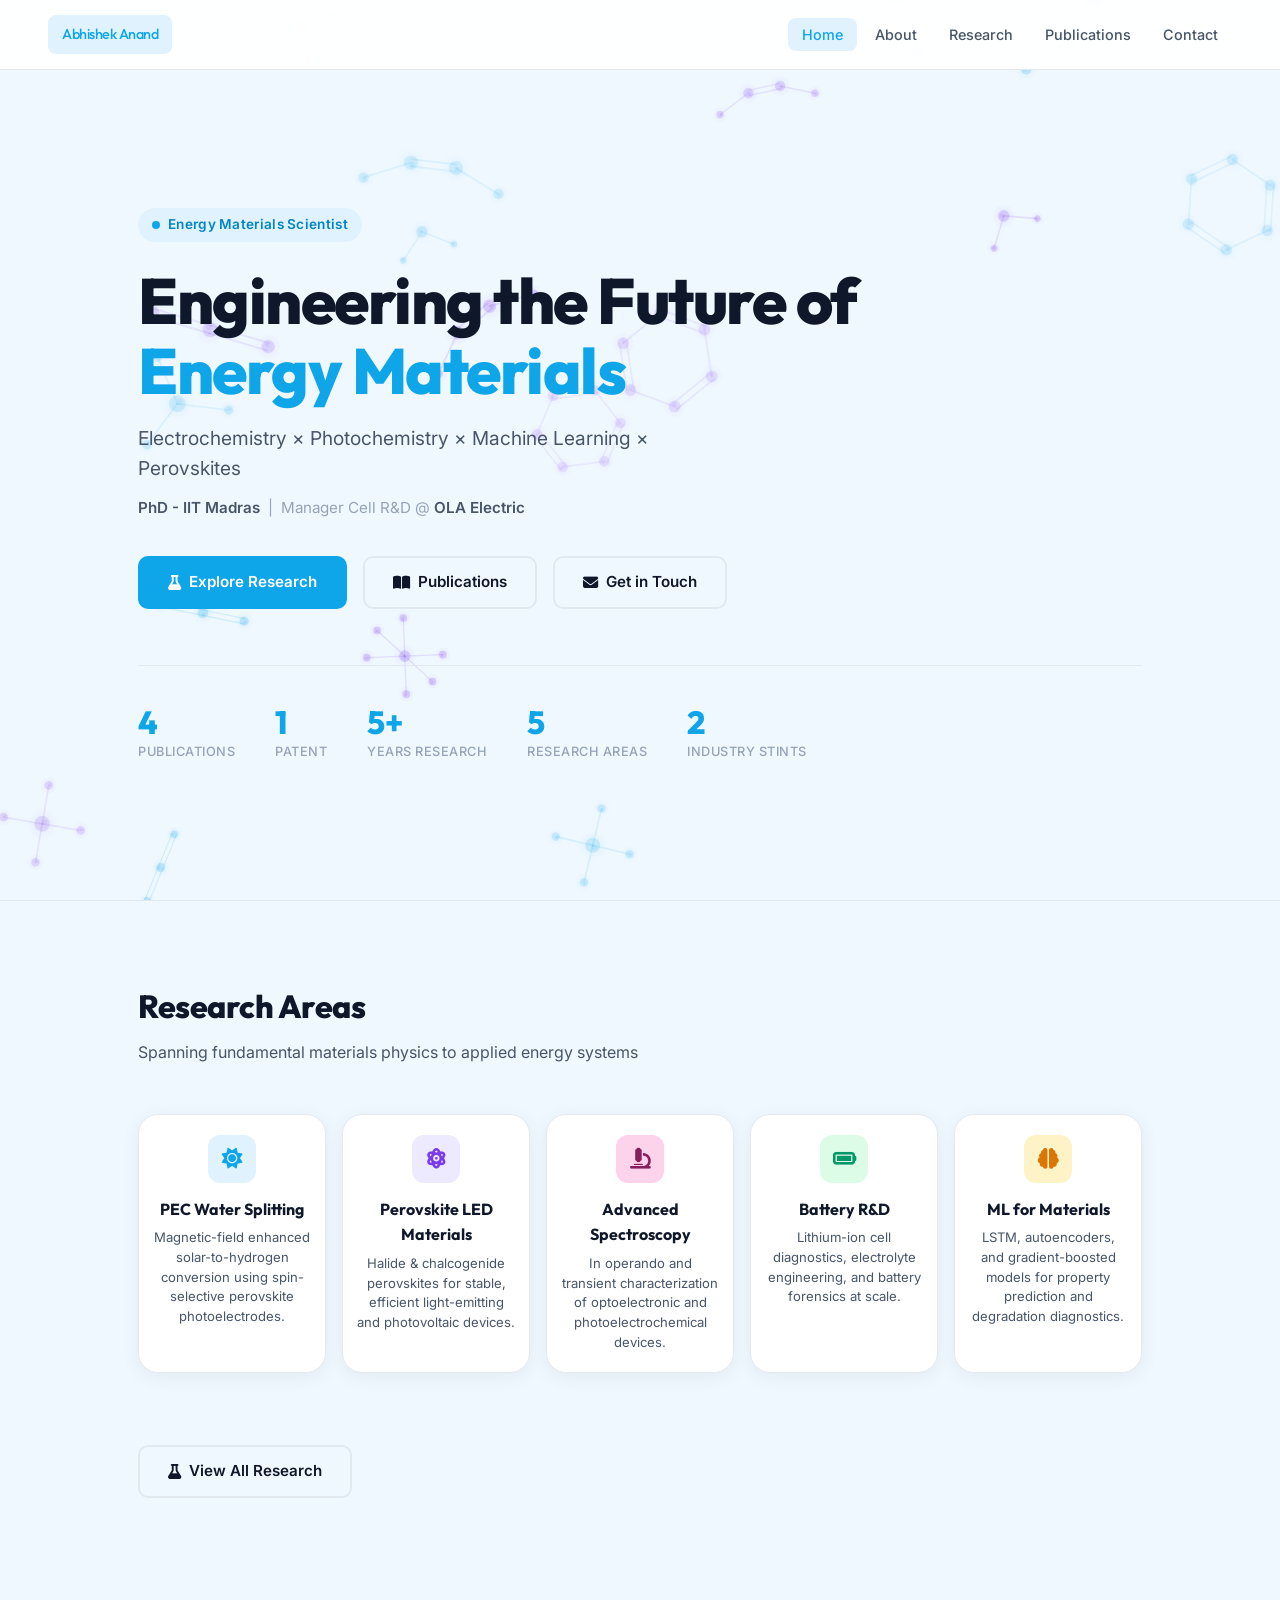
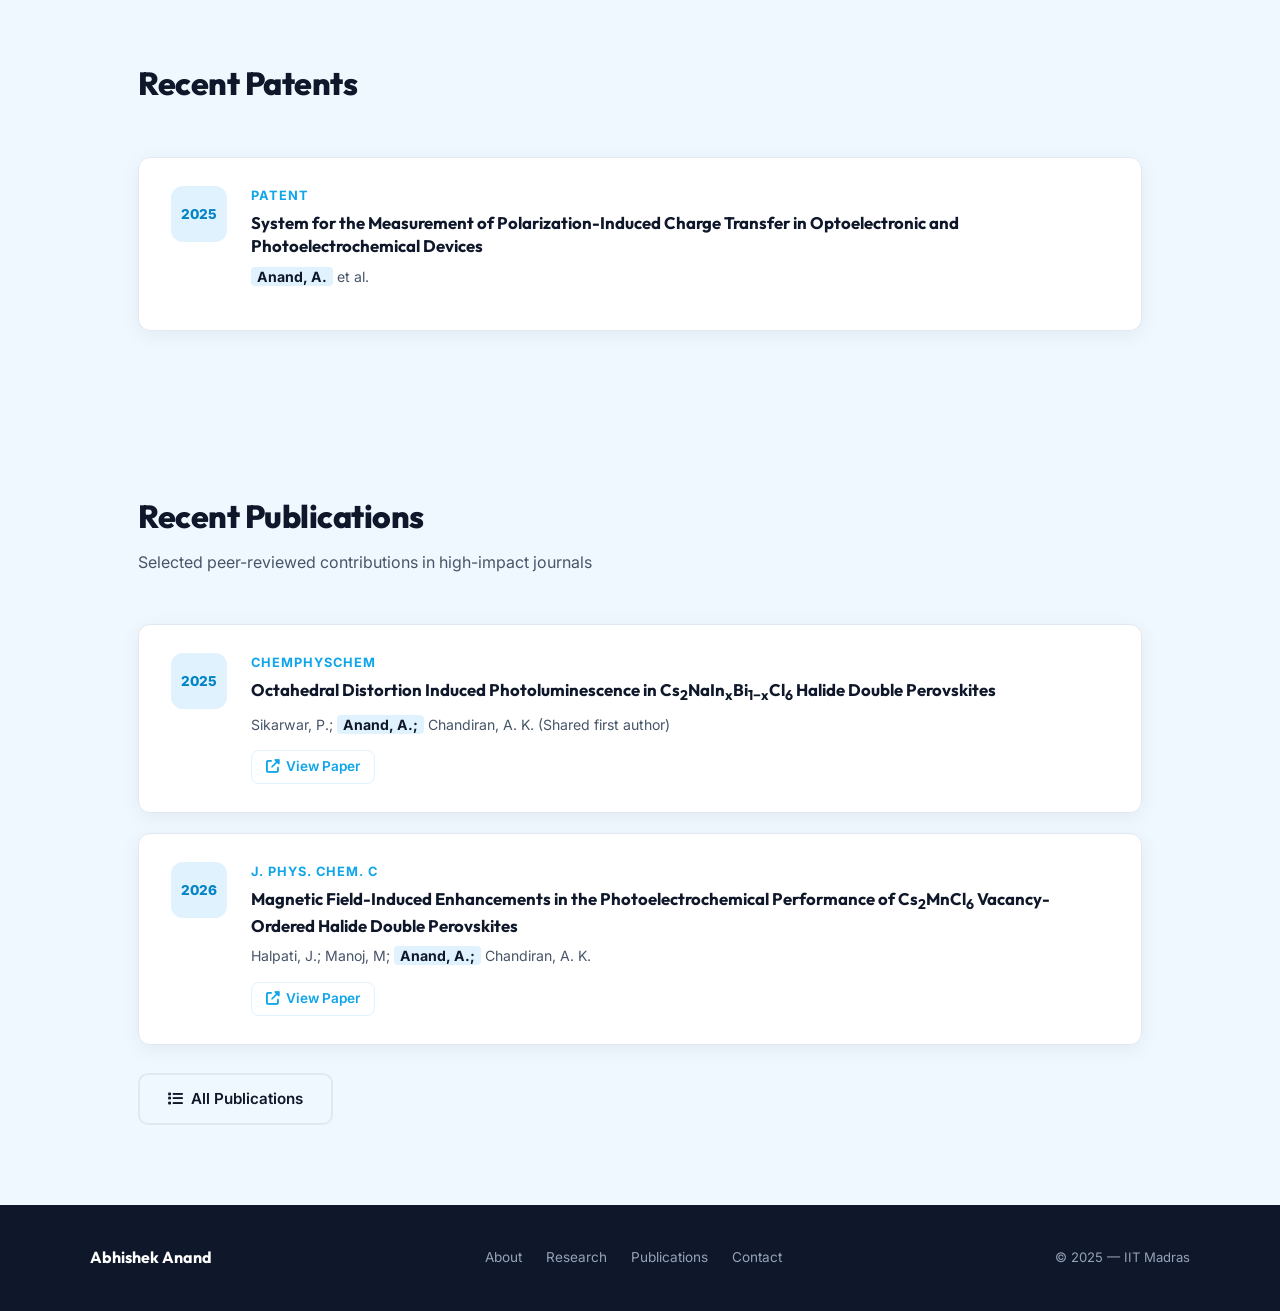
==== commit 05113001: "update" ====
--- a/index.html
+++ b/index.html
@@ -6,7 +6,7 @@
   <meta name="viewport" content="width=device-width, initial-scale=1.0">
   <title>Abhishek Anand | Energy Materials Scientist</title>
   <meta name="description"
-    content="PhD researcher in energy materials — perovskites, PEC water splitting, batteries, and ML for electrochemistry. IIT Madras & OLA Electric.">
+    content="PhD researcher in energy materials — perovskites, PEC water splitting, batteries, and ML for electrochemistry. IIT Madras &amp; OLA Electric.">
   <link
     href="https://fonts.googleapis.com/css2?family=Outfit:wght@400;700;800&family=Inter:wght@400;500;600&display=swap"
     rel="stylesheet">
@@ -37,9 +37,9 @@
     <div class="hero-content">
       <div class="hero-eyebrow">Energy Materials Scientist</div>
       <h1>Engineering the Future of<br><span class="highlight">Energy Materials</span></h1>
-      <p class="hero-subtitle">Electrochemistry × Photochemistry × Machine Learning × Perovskites</p>
+      <p class="hero-subtitle">Electrochemistry &times; Photochemistry &times; Machine Learning &times; Perovskites</p>
       <p class="hero-institution">
-        <strong>PhD - IIT Madras</strong> &nbsp;|&nbsp; Manager Cell R&D @ <strong>OLA Electric</strong>
+        <strong>PhD - IIT Madras</strong> &nbsp;|&nbsp; Manager Cell R&amp;D @ <strong>OLA Electric</strong>
       </p>
       <div class="hero-actions">
         <a href="research.html" class="btn btn-primary"><i class="fas fa-flask"></i> Explore Research</a>
@@ -73,52 +73,59 @@
 
   <hr class="divider">
 
-  <!-- RESEARCH SNAPSHOT -->
+  <!-- RESEARCH AREAS — brief icon strip mirroring research.html -->
   <div class="section reveal">
     <div class="section-header">
       <h2>Research Areas</h2>
       <p>Spanning fundamental materials physics to applied energy systems</p>
     </div>
-    <div class="cards-grid reveal-stagger">
-      <div class="card">
-        <img class="card-image" src="images/pec1.jpg" alt="PEC Water Splitting">
-        <div class="card-body">
-          <span class="card-tag">Electrochemistry</span>
-          <h3>PEC Water Splitting & CO<sub>2</sub> Reduction</h3>
-          <p>Magnetic-field enhanced photoelectrochemical systems for solar hydrogen generation using complex oxide
-            interfaces.</p>
-          <a href="research.html" class="card-link">Learn more <i class="fas fa-arrow-right"></i></a>
-        </div>
-      </div>
-      <div class="card">
-        <img class="card-image" src="images/led.jpg" alt="Perovskites">
-        <div class="card-body">
-          <span class="card-tag">Materials Science</span>
-          <h3>Photovoltaic Materials (LED, Solar Cells)</h3>
-          <p>Lead-free perovskite architectures with tuned defect engineering for stable optoelectronic and photovoltaic
-            applications.</p>
-          <a href="research.html" class="card-link">Learn more <i class="fas fa-arrow-right"></i></a>
-        </div>
-      </div>
-      <div class="card">
-        <img class="card-image" src="images/battery.jpg" alt="battery">
-        <div class="card-body">
-          <span class="card-tag">Battery Technology</span>
-          <h3>Battery Technology</h3>
-          <p>Battery Management Systems, electrochemical testing, ML-based SoC/SoH prediction, cell characterization</p>
-          <a href="research.html" class="card-link">Learn more <i class="fas fa-arrow-right"></i></a>
-        </div>
-      </div>
-      <div class="card">
-        <img class="card-image" src="images/ml1.jpg" alt="Machine Learning">
-        <div class="card-body">
-          <span class="card-tag">Machine Learning</span>
-          <h3>ML for Materials and Batteries</h3>
-          <p>Develop and deploy machine learning models to analyze electrochemical data, predict material properties,
-            and optimize battery performance.</p>
-          <a href="ml.html" class="card-link">Learn more <i class="fas fa-arrow-right"></i></a>
-        </div>
-      </div>
+
+    <div class="research-intro reveal-stagger">
+
+      <div class="ri-card">
+        <div class="ri-icon" style="background:#e0f2fe;color:#0ea5e9;">
+          <i class="fas fa-sun"></i>
+        </div>
+        <h3>PEC Water Splitting</h3>
+        <p>Magnetic-field enhanced solar-to-hydrogen conversion using spin-selective perovskite photoelectrodes.</p>
+      </div>
+
+      <div class="ri-card">
+        <div class="ri-icon" style="background:#ede9fe;color:#7c3aed;">
+          <i class="fas fa-atom"></i>
+        </div>
+        <h3>Perovskite LED Materials</h3>
+        <p>Halide &amp; chalcogenide perovskites for stable, efficient light-emitting and photovoltaic devices.</p>
+      </div>
+
+      <div class="ri-card">
+        <div class="ri-icon" style="background:#fdd2eb;color:#871f5c;">
+          <i class="fas fa-microscope"></i>
+        </div>
+        <h3>Advanced Spectroscopy</h3>
+        <p>In operando and transient characterization of optoelectronic and photoelectrochemical devices.</p>
+      </div>
+
+      <div class="ri-card">
+        <div class="ri-icon" style="background:#dcfce7;color:#059669;">
+          <i class="fas fa-battery-full"></i>
+        </div>
+        <h3>Battery R&amp;D</h3>
+        <p>Lithium-ion cell diagnostics, electrolyte engineering, and battery forensics at scale.</p>
+      </div>
+
+      <div class="ri-card">
+        <div class="ri-icon" style="background:#fef3c7;color:#d97706;">
+          <i class="fas fa-brain"></i>
+        </div>
+        <h3>ML for Materials</h3>
+        <p>LSTM, autoencoders, and gradient-boosted models for property prediction and degradation diagnostics.</p>
+      </div>
+
+    </div>
+
+    <div style="margin-top:8px;">
+      <a href="research.html" class="btn btn-outline"><i class="fas fa-flask"></i> View All Research</a>
     </div>
   </div>
 
@@ -152,7 +159,7 @@
         <div class="pub-content">
           <div class="pub-journal">ChemPhysChem</div>
           <div class="pub-title">Octahedral Distortion Induced Photoluminescence in
-            Cs<sub>2</sub>NaIn<sub>x</sub>Bi<sub>1−x</sub>Cl<sub>6</sub> Halide Double Perovskites</div>
+            Cs<sub>2</sub>NaIn<sub>x</sub>Bi<sub>1&minus;x</sub>Cl<sub>6</sub> Halide Double Perovskites</div>
           <div class="pub-authors">Sikarwar, P.; <span class="me">Anand, A.;</span> Chandiran, A. K. (Shared first
             author)</div>
           <a href="https://doi.org/10.1002/cphc.202401036" target="_blank" class="pub-doi"><i
--- a/style.css
+++ b/style.css
@@ -1096,6 +1096,358 @@
 }
 
 /* ========================================
+   RESEARCH PAGE
+======================================== */
+
+/* Intro strip */
+.research-intro {
+  display: grid;
+  grid-template-columns: repeat(5, 1fr);
+  gap: 16px;
+  margin-bottom: 72px;
+}
+
+
+.ri-card {
+  background: var(--bg-card);
+  border: 1px solid var(--border);
+  border-radius: var(--radius-lg);
+  padding: 20px 14px;
+  text-align: center;
+  box-shadow: var(--shadow);
+  transition: all var(--transition);
+}
+
+.ri-card:hover {
+  transform: translateY(-4px);
+  box-shadow: var(--shadow-hover);
+  border-color: var(--accent);
+}
+
+.ri-icon {
+  width: 48px;
+  height: 48px;
+  border-radius: 12px;
+  background: var(--accent-light);
+  color: var(--accent);
+  display: flex;
+  align-items: center;
+  justify-content: center;
+  font-size: 1.3rem;
+  margin: 0 auto 14px;
+}
+
+.ri-card h3 {
+  font-family: 'Outfit', sans-serif;
+  font-size: 1rem;
+  font-weight: 700;
+  color: var(--text-primary);
+  margin-bottom: 6px;
+}
+
+.ri-card p {
+  font-size: 0.82rem;
+  color: var(--text-secondary);
+  line-height: 1.5;
+}
+
+/* Research block */
+.research-block {
+  display: grid;
+  grid-template-columns: 1fr 1fr;
+  gap: 56px;
+  align-items: start;
+  margin-bottom: 80px;
+  padding-bottom: 80px;
+  border-bottom: 1px solid var(--border);
+}
+
+.research-block:last-of-type {
+  border-bottom: none;
+}
+
+/* Reverse: swap columns — gallery appears LEFT, text appears RIGHT */
+.research-block.reverse .rb-text {
+  order: 2;
+}
+
+.research-block.reverse .rb-gallery {
+  order: 1;
+}
+
+/* Text side */
+.rb-text .card-tag { margin-bottom: 14px; }
+
+.rb-text h2 {
+  font-family: 'Outfit', sans-serif;
+  font-size: 1.9rem;
+  font-weight: 800;
+  color: var(--text-primary);
+  letter-spacing: -0.5px;
+  margin-bottom: 16px;
+  line-height: 1.2;
+}
+
+.rb-text .rb-desc {
+  color: var(--text-secondary);
+  line-height: 1.8;
+  margin-bottom: 24px;
+  font-size: 0.97rem;
+}
+
+/* Findings list */
+.rb-findings {
+  background: var(--bg-soft);
+  border-left: 3px solid var(--accent);
+  border-radius: 0 var(--radius) var(--radius) 0;
+  padding: 18px 20px;
+  margin-bottom: 22px;
+}
+
+.rb-findings h4 {
+  font-size: 0.75rem;
+  font-weight: 700;
+  text-transform: uppercase;
+  letter-spacing: 1px;
+  color: var(--accent);
+  margin-bottom: 10px;
+}
+
+.rb-findings ul {
+  list-style: none;
+  display: flex;
+  flex-direction: column;
+  gap: 8px;
+}
+
+.rb-findings ul li {
+  font-size: 0.88rem;
+  color: var(--text-secondary);
+  line-height: 1.5;
+  padding-left: 18px;
+  position: relative;
+}
+
+.rb-findings ul li::before {
+  content: '→';
+  position: absolute;
+  left: 0;
+  color: var(--accent);
+  font-weight: 700;
+}
+
+/* Tags row */
+.rb-tags {
+  display: flex;
+  flex-wrap: wrap;
+  gap: 8px;
+  margin-bottom: 24px;
+}
+
+.rb-tags .tag {
+  padding: 5px 12px;
+  font-size: 0.78rem;
+  font-weight: 600;
+  border-radius: 999px;
+  background: var(--bg-soft);
+  color: var(--text-secondary);
+  border: 1px solid var(--border);
+  transition: all 0.25s ease;
+}
+
+.rb-tags .tag:hover {
+  border-color: var(--accent);
+  color: var(--accent);
+  background: var(--accent-light);
+}
+
+/* CTA row */
+.rb-cta {
+  display: flex;
+  gap: 12px;
+  flex-wrap: wrap;
+}
+
+/* Image gallery side */
+.rb-gallery {
+  display: flex;
+  flex-direction: column;
+  gap: 14px;
+}
+
+/* Main image: 16:9 */
+.rb-img-main {
+  width: 100%;
+  aspect-ratio: 16 / 9;
+  object-fit: cover;
+  border-radius: var(--radius-lg);
+  box-shadow: 0 8px 30px rgba(0,0,0,0.1);
+  transition: transform 0.4s ease, box-shadow 0.4s ease;
+  display: block;
+}
+
+.rb-img-main:hover {
+  transform: scale(1.015);
+  box-shadow: 0 16px 48px rgba(14,165,233,0.15);
+}
+
+/* Thumb row: two 4:3 images side by side */
+.rb-thumbs {
+  display: grid;
+  grid-template-columns: 1fr 1fr;
+  gap: 14px;
+}
+
+.rb-img-thumb {
+  width: 100%;
+  aspect-ratio: 4 / 3;
+  object-fit: cover;
+  border-radius: var(--radius);
+  box-shadow: 0 4px 16px rgba(0,0,0,0.08);
+  transition: transform 0.35s ease, box-shadow 0.35s ease;
+  display: block;
+}
+
+.rb-img-thumb:hover {
+  transform: scale(1.03);
+  box-shadow: 0 8px 28px rgba(14,165,233,0.15);
+}
+
+/* Image caption */
+.rb-img-caption {
+  font-size: 0.78rem;
+  color: var(--text-muted);
+  text-align: center;
+  margin-top: -6px;
+  font-style: italic;
+}
+
+/* Future directions */
+.future-grid {
+  display: grid;
+  grid-template-columns: repeat(3, 1fr);
+  gap: 24px;
+}
+
+.future-card {
+  background: var(--bg-card);
+  border: 1px solid var(--border);
+  border-radius: var(--radius-lg);
+  padding: 28px 24px;
+  box-shadow: var(--shadow);
+  transition: all var(--transition);
+  position: relative;
+  overflow: hidden;
+}
+
+.future-card::before {
+  content: '';
+  position: absolute;
+  top: 0; left: 0; right: 0;
+  height: 3px;
+  background: linear-gradient(90deg, var(--accent), var(--accent-purple));
+  transform: scaleX(0);
+  transform-origin: left;
+  transition: transform 0.4s ease;
+}
+
+.future-card:hover::before {
+  transform: scaleX(1);
+}
+
+.future-card:hover {
+  transform: translateY(-5px);
+  box-shadow: var(--shadow-hover);
+  border-color: var(--accent);
+}
+
+.future-icon {
+  width: 44px;
+  height: 44px;
+  border-radius: 10px;
+  background: var(--accent-light);
+  color: var(--accent);
+  display: flex;
+  align-items: center;
+  justify-content: center;
+  font-size: 1.1rem;
+  margin-bottom: 16px;
+}
+
+.future-card h3 {
+  font-family: 'Outfit', sans-serif;
+  font-size: 1.05rem;
+  font-weight: 700;
+  color: var(--text-primary);
+  margin-bottom: 8px;
+}
+
+.future-card p {
+  font-size: 0.87rem;
+  color: var(--text-secondary);
+  line-height: 1.6;
+}
+
+/* Collab CTA banner */
+.collab-banner {
+  background: linear-gradient(135deg, var(--accent) 0%, var(--accent-purple) 100%);
+  border-radius: var(--radius-lg);
+  padding: 48px 40px;
+  text-align: center;
+  color: white;
+  margin-top: 16px;
+}
+
+.collab-banner h2 {
+  font-family: 'Outfit', sans-serif;
+  font-size: 1.8rem;
+  font-weight: 800;
+  margin-bottom: 12px;
+}
+
+.collab-banner p {
+  font-size: 1rem;
+  opacity: 0.9;
+  max-width: 500px;
+  margin: 0 auto 28px;
+  line-height: 1.7;
+}
+
+.btn-white {
+  background: white;
+  color: var(--accent-dark);
+  border-color: white;
+  font-weight: 700;
+}
+
+.btn-white:hover {
+  background: var(--accent-light);
+  border-color: var(--accent-light);
+  transform: translateY(-2px);
+  box-shadow: 0 8px 24px rgba(0,0,0,0.2);
+}
+
+/* Research page responsive */
+@media (max-width: 1100px) {
+  .research-intro { grid-template-columns: repeat(3, 1fr); }
+}
+
+@media (max-width: 900px) {
+  .research-intro { grid-template-columns: repeat(2, 1fr); }
+  .research-block { grid-template-columns: 1fr; gap: 32px; }
+  /* Reset column ordering on single-column layout */
+  .research-block.reverse .rb-text { order: unset; }
+  .research-block.reverse .rb-gallery { order: unset; }
+  .future-grid { grid-template-columns: repeat(2, 1fr); }
+}
+
+@media (max-width: 600px) {
+  .research-intro { grid-template-columns: 1fr 1fr; }
+  .rb-thumbs { grid-template-columns: 1fr; }
+  .future-grid { grid-template-columns: 1fr; }
+}
+
+/* ========================================
    RESPONSIVE
 ======================================== */
 @media (max-width: 900px) {
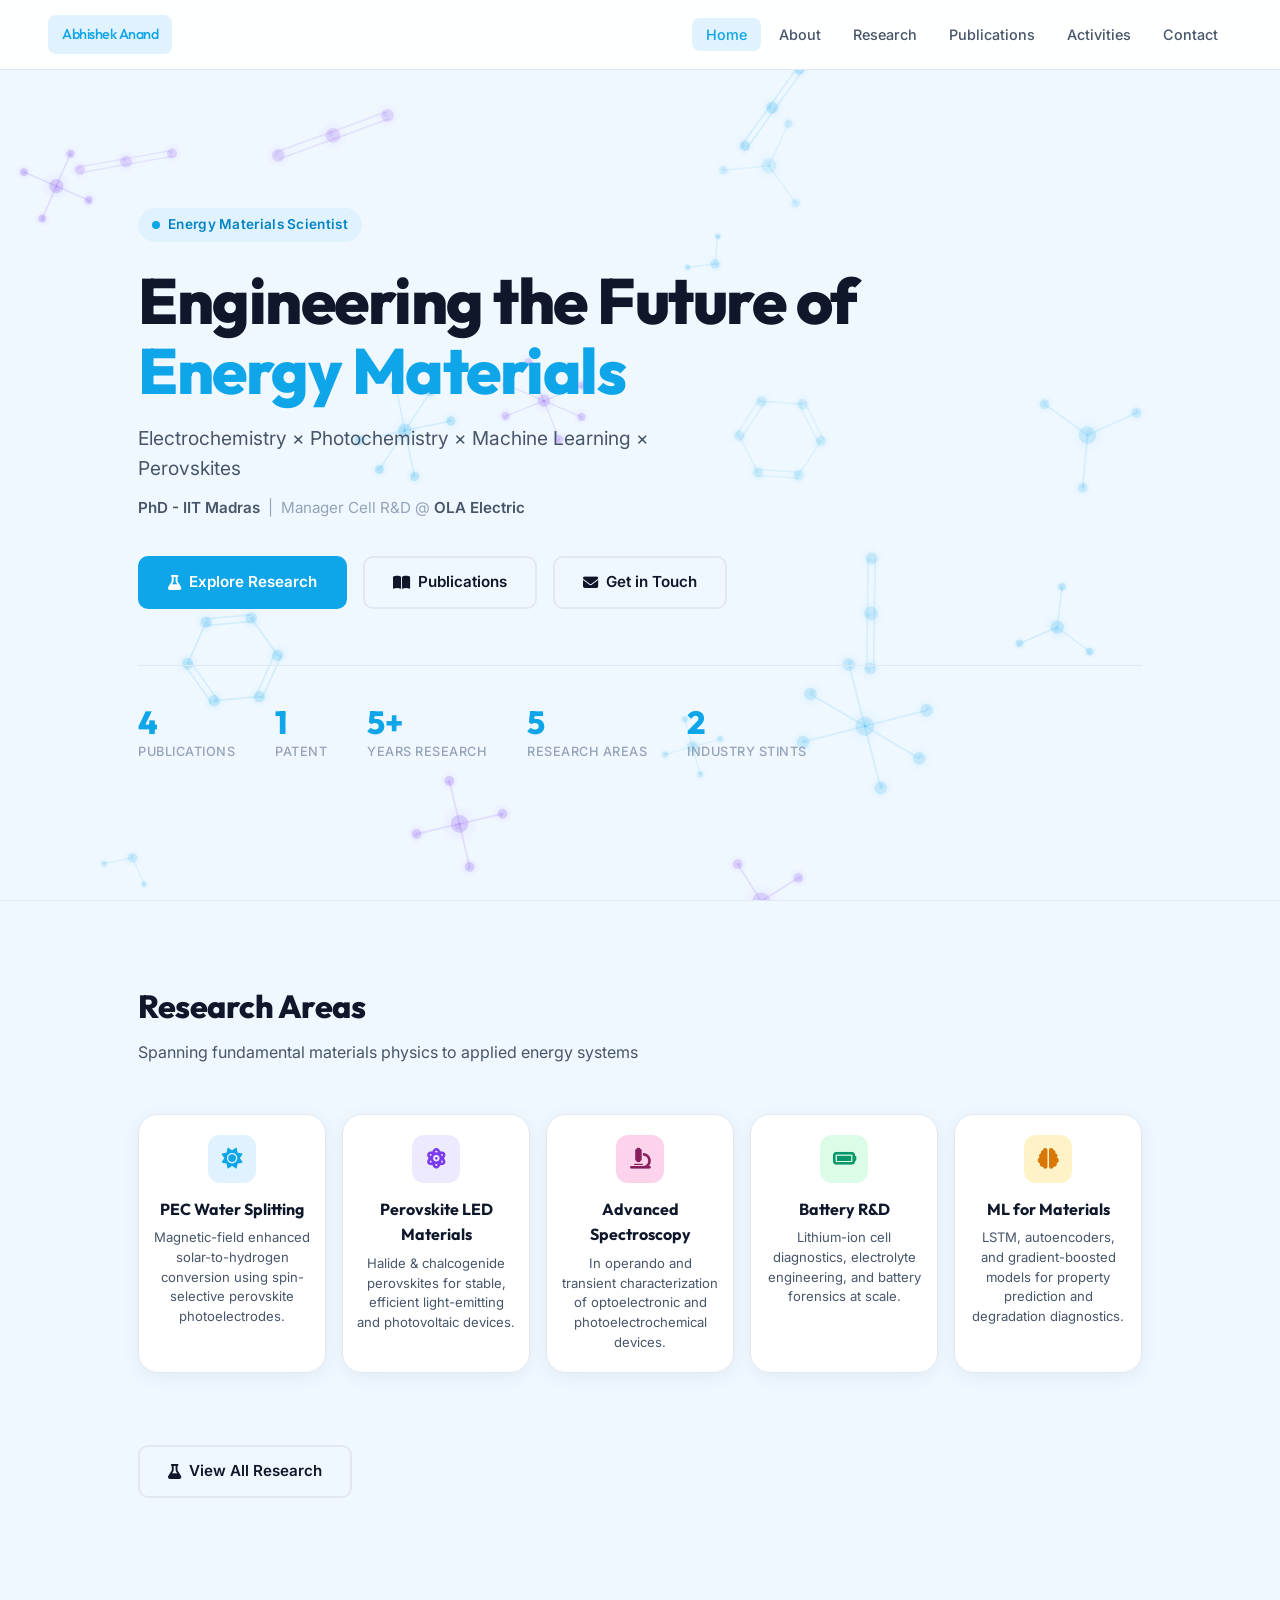
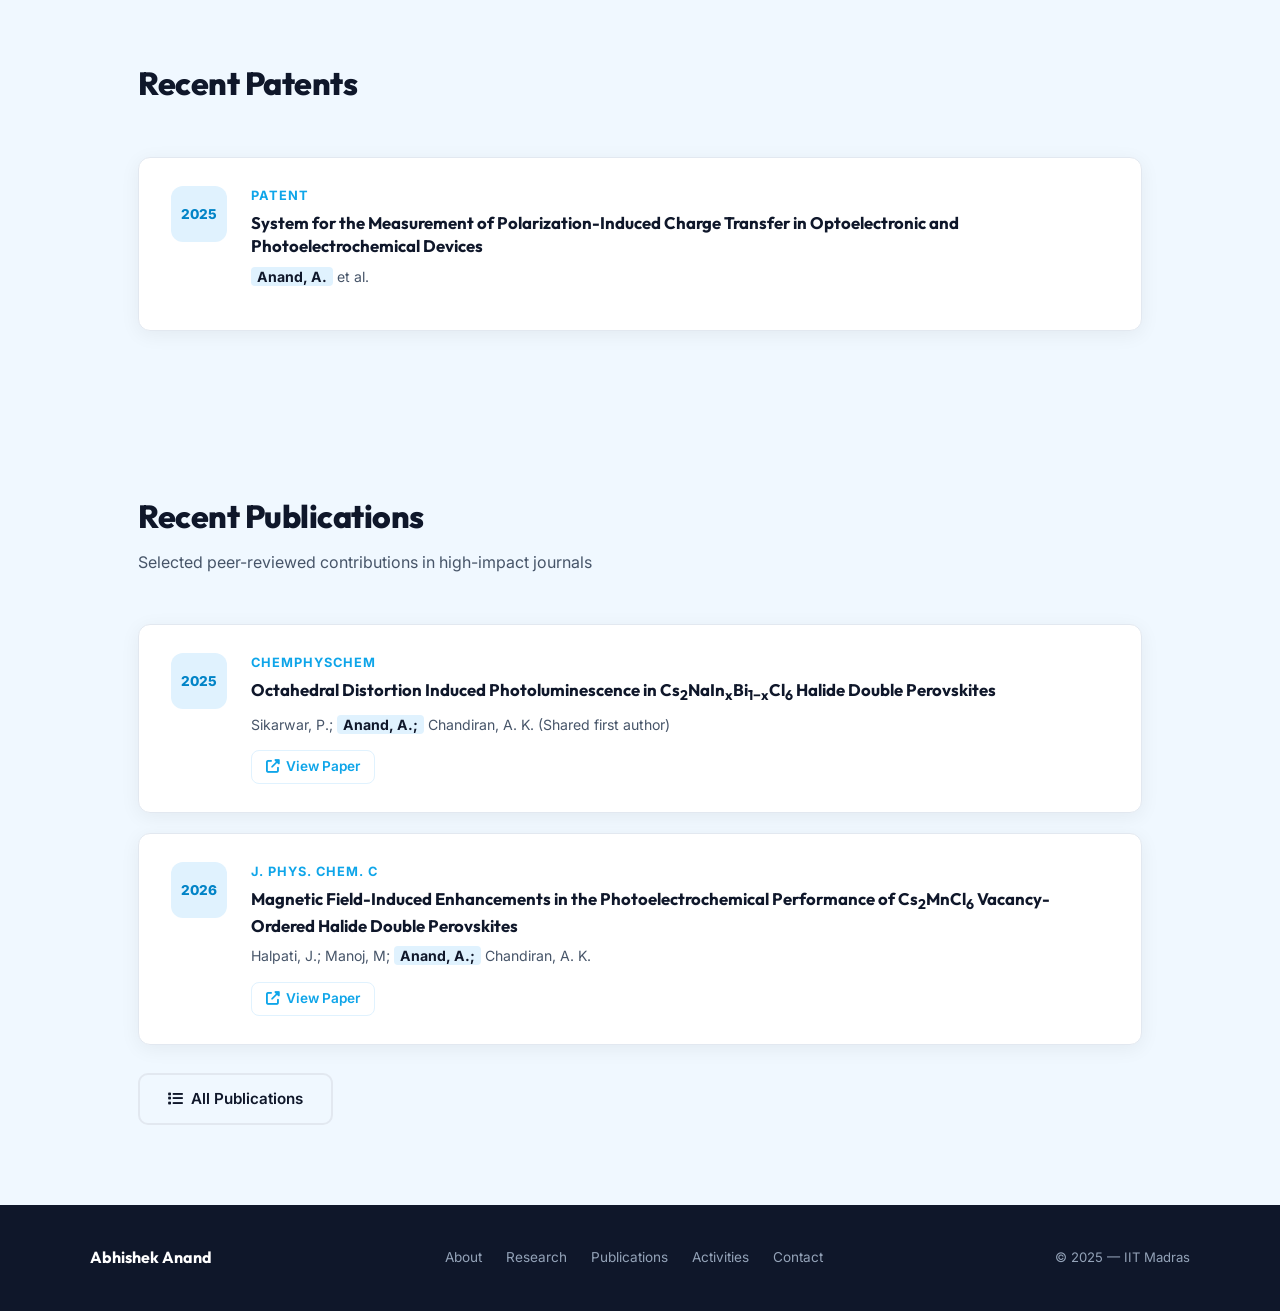
==== commit 5c87ee61: "update" ====
--- a/index.html
+++ b/index.html
@@ -28,6 +28,7 @@
       <li><a href="research.html">Research</a></li>
       <li><a href="publications.html">Publications</a></li>
       <!-- <li><a href="projects.html">Projects</a></li> -->
+      <li><a href="activities.html">Activities</a></li>
       <li><a href="contact.html">Contact</a></li>
     </ul>
   </nav>
@@ -191,6 +192,7 @@
         <a href="about.html">About</a>
         <a href="research.html">Research</a>
         <a href="publications.html">Publications</a>
+        <a href="activities.html">Activities</a>
         <a href="contact.html">Contact</a>
       </div>
       <span class="footer-copy">&copy; 2025 &mdash; IIT Madras</span>
--- a/style.css
+++ b/style.css
@@ -768,8 +768,8 @@
 .timeline-item:not(:last-child)::after {
   content: '';
   position: absolute;
-  left: 23px;
-  top: 44px;
+  left: 25px;
+  top: 54px;
   width: 2px;
   background: var(--border);
   bottom: 0;
@@ -777,8 +777,8 @@
 
 .timeline-dot {
   flex-shrink: 0;
-  width: 46px;
-  height: 46px;
+  width: 50px;
+  height: 50px;
   border-radius: 12px;
   background: var(--accent-light);
   color: var(--accent);
@@ -789,6 +789,20 @@
   font-size: 0.7rem;
   text-align: center;
   line-height: 1.2;
+}
+
+.timeline-dot img {
+  width: 50px;
+  height: 50px;
+  object-fit: contain;
+  filter: drop-shadow(0 2px 4px rgba(0, 0, 0, 0.15));
+  border-radius: 20px;
+  background: rgba(255, 255, 255, 0.08);
+  backdrop-filter: blur(10px);
+  border: 1px solid rgba(255, 255, 255, 0.15);
+  display: flex;
+  align-items: center;
+  justify-content: center;
 }
 
 .timeline-body h4 {
@@ -1176,7 +1190,9 @@
 }
 
 /* Text side */
-.rb-text .card-tag { margin-bottom: 14px; }
+.rb-text .card-tag {
+  margin-bottom: 14px;
+}
 
 .rb-text h2 {
   font-family: 'Outfit', sans-serif;
@@ -1281,14 +1297,14 @@
   aspect-ratio: 16 / 9;
   object-fit: cover;
   border-radius: var(--radius-lg);
-  box-shadow: 0 8px 30px rgba(0,0,0,0.1);
+  box-shadow: 0 8px 30px rgba(0, 0, 0, 0.1);
   transition: transform 0.4s ease, box-shadow 0.4s ease;
   display: block;
 }
 
 .rb-img-main:hover {
   transform: scale(1.015);
-  box-shadow: 0 16px 48px rgba(14,165,233,0.15);
+  box-shadow: 0 16px 48px rgba(14, 165, 233, 0.15);
 }
 
 /* Thumb row: two 4:3 images side by side */
@@ -1303,14 +1319,14 @@
   aspect-ratio: 4 / 3;
   object-fit: cover;
   border-radius: var(--radius);
-  box-shadow: 0 4px 16px rgba(0,0,0,0.08);
+  box-shadow: 0 4px 16px rgba(0, 0, 0, 0.08);
   transition: transform 0.35s ease, box-shadow 0.35s ease;
   display: block;
 }
 
 .rb-img-thumb:hover {
   transform: scale(1.03);
-  box-shadow: 0 8px 28px rgba(14,165,233,0.15);
+  box-shadow: 0 8px 28px rgba(14, 165, 233, 0.15);
 }
 
 /* Image caption */
@@ -1343,7 +1359,9 @@
 .future-card::before {
   content: '';
   position: absolute;
-  top: 0; left: 0; right: 0;
+  top: 0;
+  left: 0;
+  right: 0;
   height: 3px;
   background: linear-gradient(90deg, var(--accent), var(--accent-purple));
   transform: scaleX(0);
@@ -1424,27 +1442,446 @@
   background: var(--accent-light);
   border-color: var(--accent-light);
   transform: translateY(-2px);
-  box-shadow: 0 8px 24px rgba(0,0,0,0.2);
+  box-shadow: 0 8px 24px rgba(0, 0, 0, 0.2);
 }
 
 /* Research page responsive */
 @media (max-width: 1100px) {
-  .research-intro { grid-template-columns: repeat(3, 1fr); }
+  .research-intro {
+    grid-template-columns: repeat(3, 1fr);
+  }
 }
 
 @media (max-width: 900px) {
-  .research-intro { grid-template-columns: repeat(2, 1fr); }
-  .research-block { grid-template-columns: 1fr; gap: 32px; }
+  .research-intro {
+    grid-template-columns: repeat(2, 1fr);
+  }
+
+  .research-block {
+    grid-template-columns: 1fr;
+    gap: 32px;
+  }
+
   /* Reset column ordering on single-column layout */
-  .research-block.reverse .rb-text { order: unset; }
-  .research-block.reverse .rb-gallery { order: unset; }
-  .future-grid { grid-template-columns: repeat(2, 1fr); }
+  .research-block.reverse .rb-text {
+    order: unset;
+  }
+
+  .research-block.reverse .rb-gallery {
+    order: unset;
+  }
+
+  .future-grid {
+    grid-template-columns: repeat(2, 1fr);
+  }
 }
 
 @media (max-width: 600px) {
-  .research-intro { grid-template-columns: 1fr 1fr; }
-  .rb-thumbs { grid-template-columns: 1fr; }
-  .future-grid { grid-template-columns: 1fr; }
+  .research-intro {
+    grid-template-columns: 1fr 1fr;
+  }
+
+  .rb-thumbs {
+    grid-template-columns: 1fr;
+  }
+
+  .future-grid {
+    grid-template-columns: 1fr;
+  }
+}
+
+/* ========================================
+   ACTIVITIES PAGE
+======================================== */
+
+/* ── Training Timeline ── */
+.act-timeline {
+  display: flex;
+  flex-direction: column;
+  gap: 0;
+}
+
+.act-item {
+  display: flex;
+  gap: 20px;
+  padding-bottom: 28px;
+  position: relative;
+}
+
+.act-item:not(:last-child)::after {
+  content: '';
+  position: absolute;
+  left: 25px;
+  top: 54px;
+  width: 2px;
+  background: var(--border);
+  bottom: 0;
+}
+
+.act-dot {
+  flex-shrink: 0;
+  width: 50px;
+  height: 50px;
+  border-radius: 12px;
+  display: flex;
+  align-items: center;
+  justify-content: center;
+  font-size: 1.1rem;
+  transition: transform var(--transition);
+}
+
+.act-dot:hover {
+  transform: scale(1.1);
+}
+
+.act-body h4 {
+  font-weight: 700;
+  color: var(--text-primary);
+  font-size: 0.97rem;
+  margin-bottom: 2px;
+  display: flex;
+  justify-content: space-between;
+  align-items: center;
+  gap: 12px;
+}
+
+.act-date {
+  font-size: 0.8rem;
+  font-weight: 500;
+  color: var(--text-muted);
+  white-space: nowrap;
+}
+
+.act-place {
+  font-size: 0.88rem;
+  color: var(--accent);
+  font-weight: 600;
+  display: flex;
+  align-items: center;
+  gap: 6px;
+}
+
+.act-place i {
+  font-size: 0.78rem;
+  color: var(--text-muted);
+}
+
+/* ── Teaching Assistant Grid ── */
+.ta-grid {
+  display: grid;
+  grid-template-columns: repeat(auto-fill, minmax(280px, 1fr));
+  gap: 20px;
+}
+
+.ta-card {
+  background: var(--bg-card);
+  border: 1px solid var(--border);
+  border-radius: var(--radius);
+  padding: 24px;
+  box-shadow: var(--shadow);
+  transition: all var(--transition);
+  position: relative;
+  overflow: hidden;
+}
+
+.ta-card::before {
+  content: '';
+  position: absolute;
+  top: 0;
+  left: 0;
+  right: 0;
+  height: 3px;
+  background: linear-gradient(90deg, var(--accent-purple), var(--accent));
+  transform: scaleX(0);
+  transform-origin: left;
+  transition: transform 0.4s ease;
+}
+
+.ta-card:hover::before {
+  transform: scaleX(1);
+}
+
+.ta-card:hover {
+  transform: translateY(-4px);
+  box-shadow: var(--shadow-hover);
+  border-color: var(--accent);
+}
+
+.ta-semester {
+  font-size: 0.78rem;
+  font-weight: 700;
+  text-transform: uppercase;
+  letter-spacing: 0.8px;
+  color: var(--accent);
+  margin-bottom: 8px;
+}
+
+.ta-card h4 {
+  font-family: 'Outfit', sans-serif;
+  font-size: 1.02rem;
+  font-weight: 700;
+  color: var(--text-primary);
+  margin-bottom: 8px;
+  line-height: 1.35;
+}
+
+.ta-code {
+  display: inline-block;
+  font-size: 0.78rem;
+  font-weight: 600;
+  padding: 3px 10px;
+  border-radius: 6px;
+  background: var(--bg-soft);
+  color: var(--text-secondary);
+  border: 1px solid var(--border);
+}
+
+/* ── Conference List ── */
+.conf-list {
+  display: flex;
+  flex-direction: column;
+  gap: 18px;
+}
+
+.conf-item {
+  background: var(--bg-card);
+  border: 1px solid var(--border);
+  border-radius: var(--radius);
+  padding: 24px 28px;
+  display: flex;
+  gap: 24px;
+  align-items: flex-start;
+  transition: all var(--transition);
+  box-shadow: var(--shadow);
+}
+
+.conf-item:hover {
+  border-color: var(--accent);
+  transform: translateX(4px);
+  box-shadow: var(--shadow-hover);
+}
+
+.conf-year {
+  flex-shrink: 0;
+  width: 54px;
+  height: 54px;
+  background: var(--accent-light);
+  border-radius: 12px;
+  display: flex;
+  align-items: center;
+  justify-content: center;
+  font-weight: 800;
+  font-size: 0.85rem;
+  color: var(--accent-dark);
+  line-height: 1.2;
+}
+
+.conf-body {
+  flex: 1;
+}
+
+.conf-type {
+  display: inline-block;
+  font-size: 0.72rem;
+  font-weight: 700;
+  text-transform: uppercase;
+  letter-spacing: 0.8px;
+  padding: 3px 10px;
+  border-radius: 6px;
+  margin-bottom: 8px;
+}
+
+.conf-poster {
+  background: #e0f2fe;
+  color: #0284c7;
+}
+
+.conf-talk {
+  background: #ede9fe;
+  color: #7c3aed;
+}
+
+.conf-attended {
+  background: #dcfce7;
+  color: #059669;
+}
+
+.conf-body h4 {
+  font-family: 'Outfit', sans-serif;
+  font-size: 1rem;
+  font-weight: 700;
+  color: var(--text-primary);
+  margin-bottom: 6px;
+  line-height: 1.4;
+}
+
+.conf-body p {
+  font-size: 0.88rem;
+  color: var(--text-secondary);
+  line-height: 1.5;
+  margin-bottom: 8px;
+}
+
+.conf-date {
+  font-size: 0.8rem;
+  color: var(--text-muted);
+  font-weight: 500;
+}
+
+.conf-date i {
+  margin-right: 4px;
+  font-size: 0.75rem;
+}
+
+/* ── Project Cards ── */
+.proj-grid {
+  display: grid;
+  grid-template-columns: repeat(auto-fit, minmax(300px, 1fr));
+  gap: 24px;
+}
+
+.proj-card {
+  background: var(--bg-card);
+  border: 1px solid var(--border);
+  border-radius: var(--radius-lg);
+  padding: 28px;
+  box-shadow: var(--shadow);
+  transition: all var(--transition);
+  position: relative;
+  overflow: hidden;
+}
+
+.proj-card::before {
+  content: '';
+  position: absolute;
+  top: 0;
+  left: 0;
+  right: 0;
+  height: 3px;
+  background: linear-gradient(90deg, var(--accent-green), var(--accent));
+  transform: scaleX(0);
+  transform-origin: left;
+  transition: transform 0.4s ease;
+}
+
+.proj-card:hover::before {
+  transform: scaleX(1);
+}
+
+.proj-card:hover {
+  transform: translateY(-6px);
+  box-shadow: var(--shadow-hover);
+  border-color: var(--accent);
+}
+
+.proj-icon {
+  width: 48px;
+  height: 48px;
+  border-radius: 12px;
+  display: flex;
+  align-items: center;
+  justify-content: center;
+  font-size: 1.2rem;
+  margin-bottom: 16px;
+}
+
+.proj-card h4 {
+  font-family: 'Outfit', sans-serif;
+  font-size: 1.15rem;
+  font-weight: 700;
+  color: var(--text-primary);
+  margin-bottom: 10px;
+}
+
+.proj-card p {
+  font-size: 0.9rem;
+  color: var(--text-secondary);
+  line-height: 1.7;
+  margin-bottom: 16px;
+}
+
+.proj-tags {
+  display: flex;
+  flex-wrap: wrap;
+  gap: 8px;
+}
+
+.proj-tags .tag {
+  padding: 4px 12px;
+  font-size: 0.76rem;
+  font-weight: 600;
+  border-radius: 999px;
+  background: var(--bg-soft);
+  color: var(--text-secondary);
+  border: 1px solid var(--border);
+  transition: all 0.25s ease;
+}
+
+.proj-tags .tag:hover {
+  border-color: var(--accent);
+  color: var(--accent);
+  background: var(--accent-light);
+}
+
+/* ── Extra-Curricular List ── */
+.extra-list {
+  display: flex;
+  flex-direction: column;
+  gap: 12px;
+}
+
+.extra-item {
+  background: var(--bg-card);
+  border: 1px solid var(--border);
+  border-radius: var(--radius);
+  padding: 18px 22px;
+  display: flex;
+  align-items: center;
+  gap: 16px;
+  transition: all var(--transition);
+  box-shadow: var(--shadow);
+}
+
+.extra-item:hover {
+  border-color: var(--accent);
+  box-shadow: var(--shadow-hover);
+  transform: translateX(4px);
+}
+
+.extra-icon {
+  flex-shrink: 0;
+  width: 40px;
+  height: 40px;
+  border-radius: 10px;
+  background: var(--accent-light);
+  color: var(--accent);
+  display: flex;
+  align-items: center;
+  justify-content: center;
+  font-size: 0.95rem;
+}
+
+.extra-body {
+  flex: 1;
+}
+
+.extra-body h4 {
+  font-size: 0.95rem;
+  font-weight: 700;
+  color: var(--text-primary);
+  margin-bottom: 1px;
+}
+
+.extra-body p {
+  font-size: 0.85rem;
+  color: var(--text-muted);
+}
+
+.extra-date {
+  font-size: 0.8rem;
+  font-weight: 500;
+  color: var(--text-muted);
+  white-space: nowrap;
 }
 
 /* ========================================
@@ -1492,6 +1929,27 @@
     flex-direction: column;
     gap: 16px;
   }
+
+  .conf-item {
+    flex-direction: column;
+    gap: 14px;
+  }
+
+  .extra-item {
+    flex-wrap: wrap;
+  }
+
+  .extra-date {
+    width: 100%;
+    padding-left: 56px;
+    margin-top: -4px;
+  }
+
+  .act-body h4 {
+    flex-direction: column;
+    align-items: flex-start;
+    gap: 4px;
+  }
 }
 
 @media (max-width: 600px) {
@@ -1520,4 +1978,187 @@
   .contact-grid {
     grid-template-columns: 1fr;
   }
+
+  .ta-grid {
+    grid-template-columns: 1fr;
+  }
+
+  .proj-grid {
+    grid-template-columns: 1fr;
+  }
+}
+
+/* ========================================
+   RESEARCH SECTION — ANIMATED BADGES
+   Small thematic indicators, one per block.
+   Touch nothing else.
+======================================== */
+.rb-live-badge {
+  display: inline-flex;
+  align-items: center;
+  gap: 7px;
+  font-size: 0.74rem;
+  font-weight: 700;
+  padding: 5px 14px;
+  border-radius: 999px;
+  margin-bottom: 18px;
+  letter-spacing: 0.4px;
+  position: relative;
+  overflow: hidden;
+  cursor: default;
+  user-select: none;
+}
+
+/* Shimmer sweep across every badge */
+.rb-live-badge::after {
+  content: '';
+  position: absolute;
+  top: 0;
+  left: -120%;
+  width: 60%;
+  height: 100%;
+  background: linear-gradient(90deg, transparent, rgba(255, 255, 255, 0.4), transparent);
+  animation: rb-shimmer 2.8s ease-in-out infinite;
+}
+
+@keyframes rb-shimmer {
+  0% {
+    left: -120%;
+  }
+
+  100% {
+    left: 220%;
+  }
+}
+
+/* ── Section 1: PEC Water Splitting — blue sun ── */
+.rb-badge-solar {
+  background: #e0f2fe;
+  color: #0284c7;
+  border: 1px solid #bae6fd;
+}
+
+.rb-badge-solar i {
+  animation: rb-spin-slow 5s linear infinite;
+  display: inline-block;
+}
+
+@keyframes rb-spin-slow {
+  from {
+    transform: rotate(0deg);
+  }
+
+  to {
+    transform: rotate(360deg);
+  }
+}
+
+/* ── Section 2: Perovskite LED — purple atom pulse ── */
+.rb-badge-perov {
+  background: #ede9fe;
+  color: #7c3aed;
+  border: 1px solid #ddd6fe;
+}
+
+.rb-badge-perov i {
+  animation: rb-glow-pulse 2s ease-in-out infinite;
+  display: inline-block;
+}
+
+@keyframes rb-glow-pulse {
+
+  0%,
+  100% {
+    transform: scale(1);
+    opacity: 1;
+  }
+
+  50% {
+    transform: scale(1.35);
+    opacity: 0.65;
+  }
+}
+
+/* ── Section 3: Advanced Spectroscopy — pink wave ── */
+.rb-badge-spectro {
+  background: #fce7f3;
+  color: #be185d;
+  border: 1px solid #fbcfe8;
+}
+
+.rb-badge-spectro i {
+  animation: rb-wave-scan 1.6s ease-in-out infinite;
+  display: inline-block;
+}
+
+@keyframes rb-wave-scan {
+
+  0%,
+  100% {
+    transform: scaleX(1) translateX(0);
+  }
+
+  25% {
+    transform: scaleX(0.7) translateX(-2px);
+  }
+
+  75% {
+    transform: scaleX(1.2) translateX(2px);
+  }
+}
+
+/* ── Section 4: Battery R&D — green charge bounce ── */
+.rb-badge-battery {
+  background: #dcfce7;
+  color: #059669;
+  border: 1px solid #a7f3d0;
+}
+
+.rb-badge-battery i {
+  animation: rb-charge-bounce 1.4s ease-in-out infinite;
+  display: inline-block;
+}
+
+@keyframes rb-charge-bounce {
+
+  0%,
+  100% {
+    transform: translateY(0);
+  }
+
+  40% {
+    transform: translateY(-4px);
+  }
+
+  70% {
+    transform: translateY(2px);
+  }
+}
+
+/* ── Section 5: ML for Materials — amber neural throb ── */
+.rb-badge-ml {
+  background: #fef3c7;
+  color: #b45309;
+  border: 1px solid #fde68a;
+}
+
+.rb-badge-ml i {
+  animation: rb-neural-throb 1.9s ease-in-out infinite;
+  display: inline-block;
+}
+
+@keyframes rb-neural-throb {
+
+  0%,
+  100% {
+    transform: scale(1);
+  }
+
+  30% {
+    transform: scale(1.3);
+  }
+
+  60% {
+    transform: scale(0.85);
+  }
 }
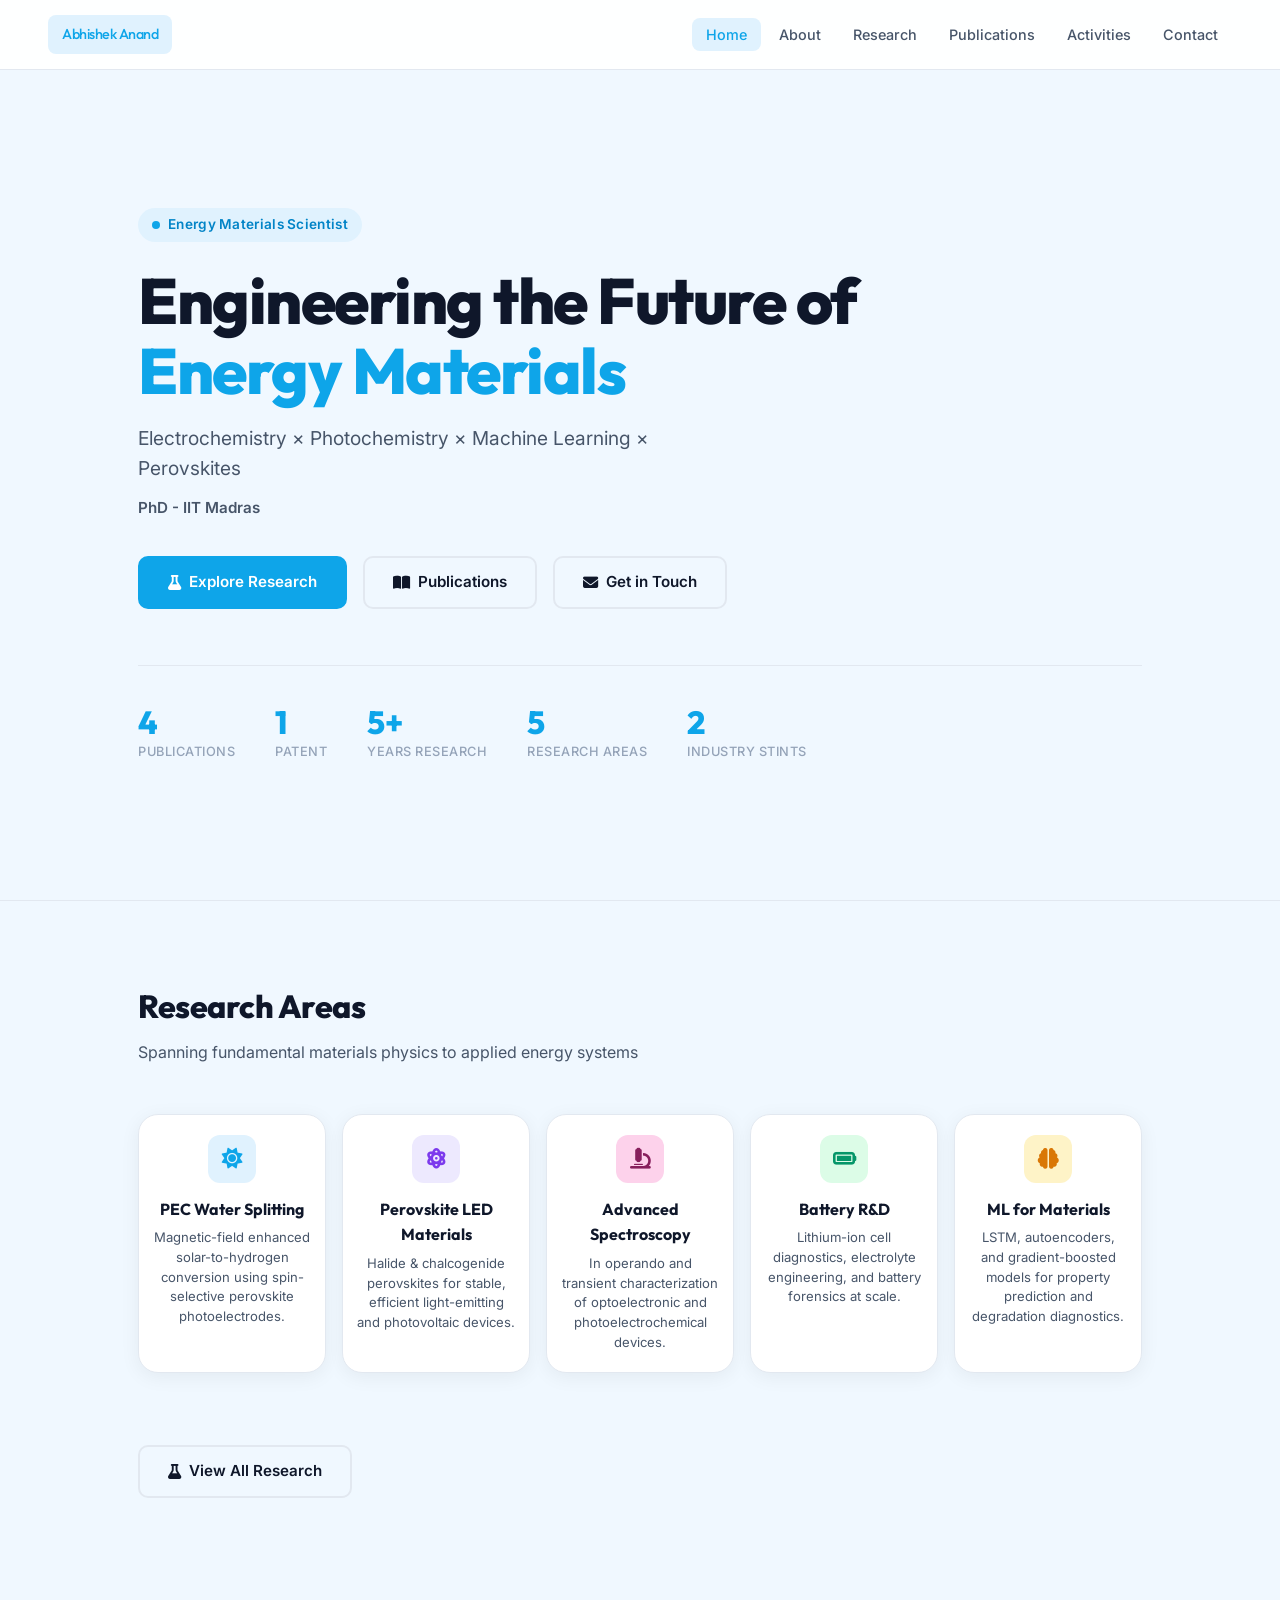
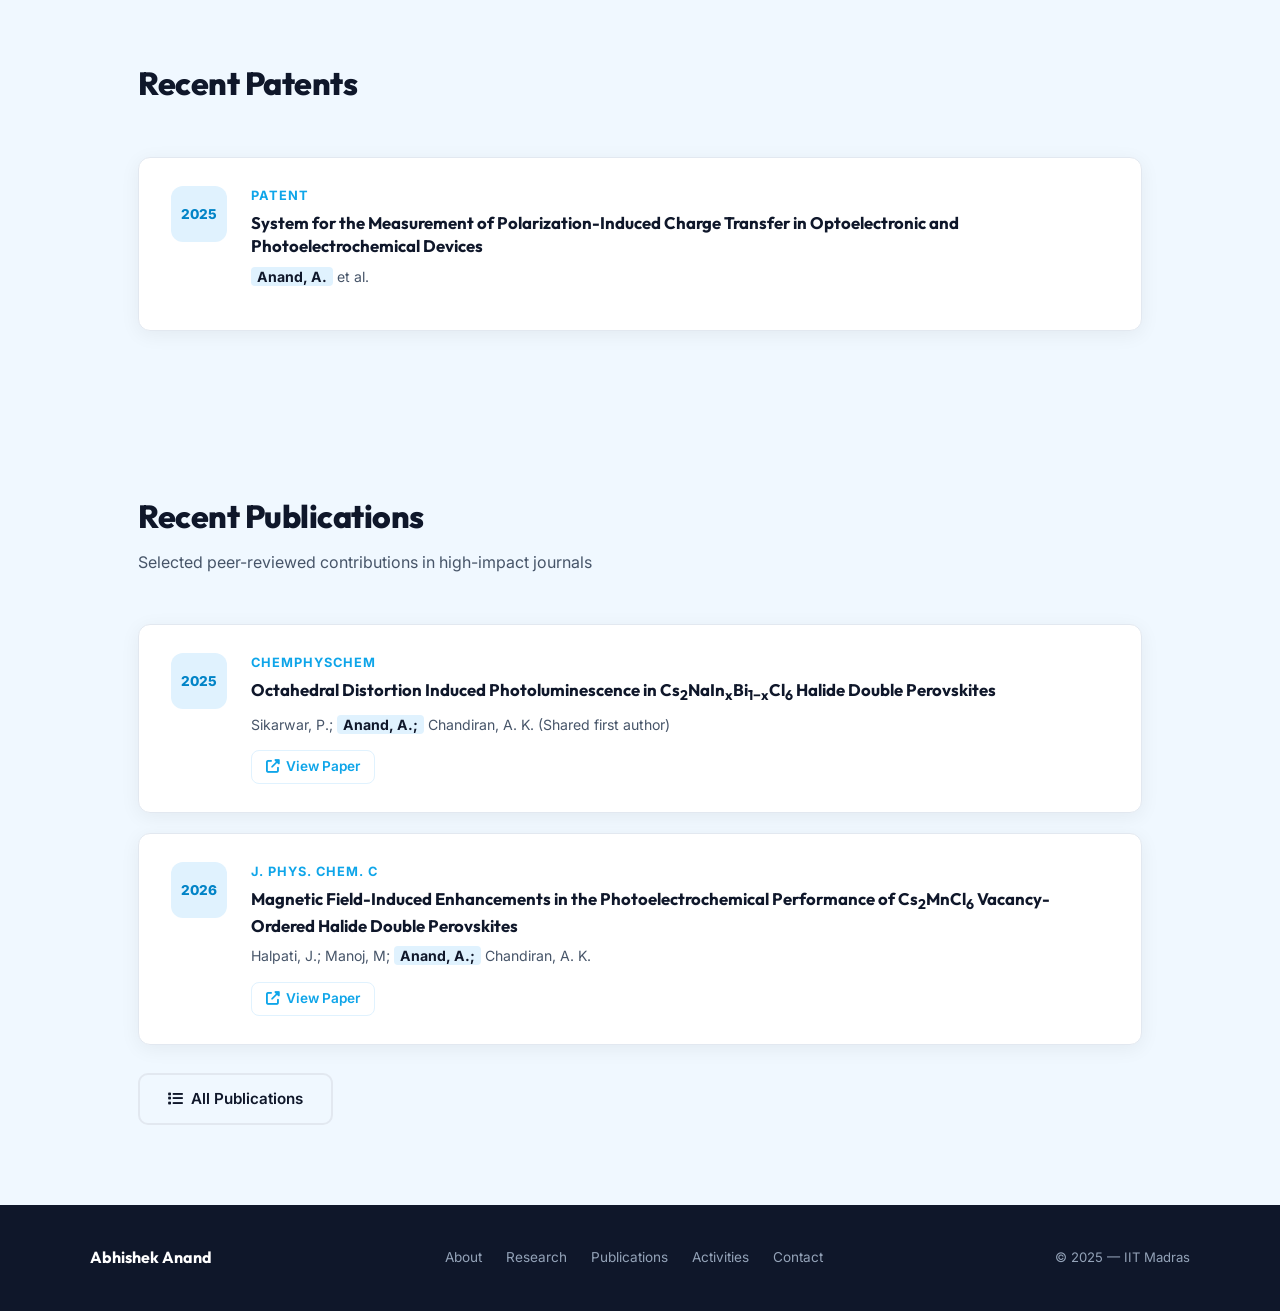
==== commit ecef6492: "update" ====
--- a/index.html
+++ b/index.html
@@ -40,7 +40,7 @@
       <h1>Engineering the Future of<br><span class="highlight">Energy Materials</span></h1>
       <p class="hero-subtitle">Electrochemistry &times; Photochemistry &times; Machine Learning &times; Perovskites</p>
       <p class="hero-institution">
-        <strong>PhD - IIT Madras</strong> &nbsp;|&nbsp; Manager Cell R&amp;D @ <strong>OLA Electric</strong>
+        <strong>PhD - IIT Madras</strong>
       </p>
       <div class="hero-actions">
         <a href="research.html" class="btn btn-primary"><i class="fas fa-flask"></i> Explore Research</a>
--- a/style.css
+++ b/style.css
@@ -550,9 +550,9 @@
 
 .timeline-body h4 {
   display: flex;
-  justify-content: space-between;
-  align-items: center;
-  gap: 10px;
+  flex-wrap: wrap;
+  align-items: baseline;
+  gap: 4px 12px;
 }
 
 .timeline-duration {
@@ -560,6 +560,7 @@
   font-weight: 500;
   color: var(--text-muted);
   white-space: nowrap;
+  margin-left: auto;
 }
 
 /* Thesis styling */
@@ -1052,6 +1053,12 @@
   opacity: 1;
   transform: none;
   transition-delay: 0.40s;
+}
+
+.reveal-stagger.active>*:nth-child(n+7) {
+  opacity: 1;
+  transform: none;
+  transition-delay: 0.47s;
 }
 
 /* ========================================
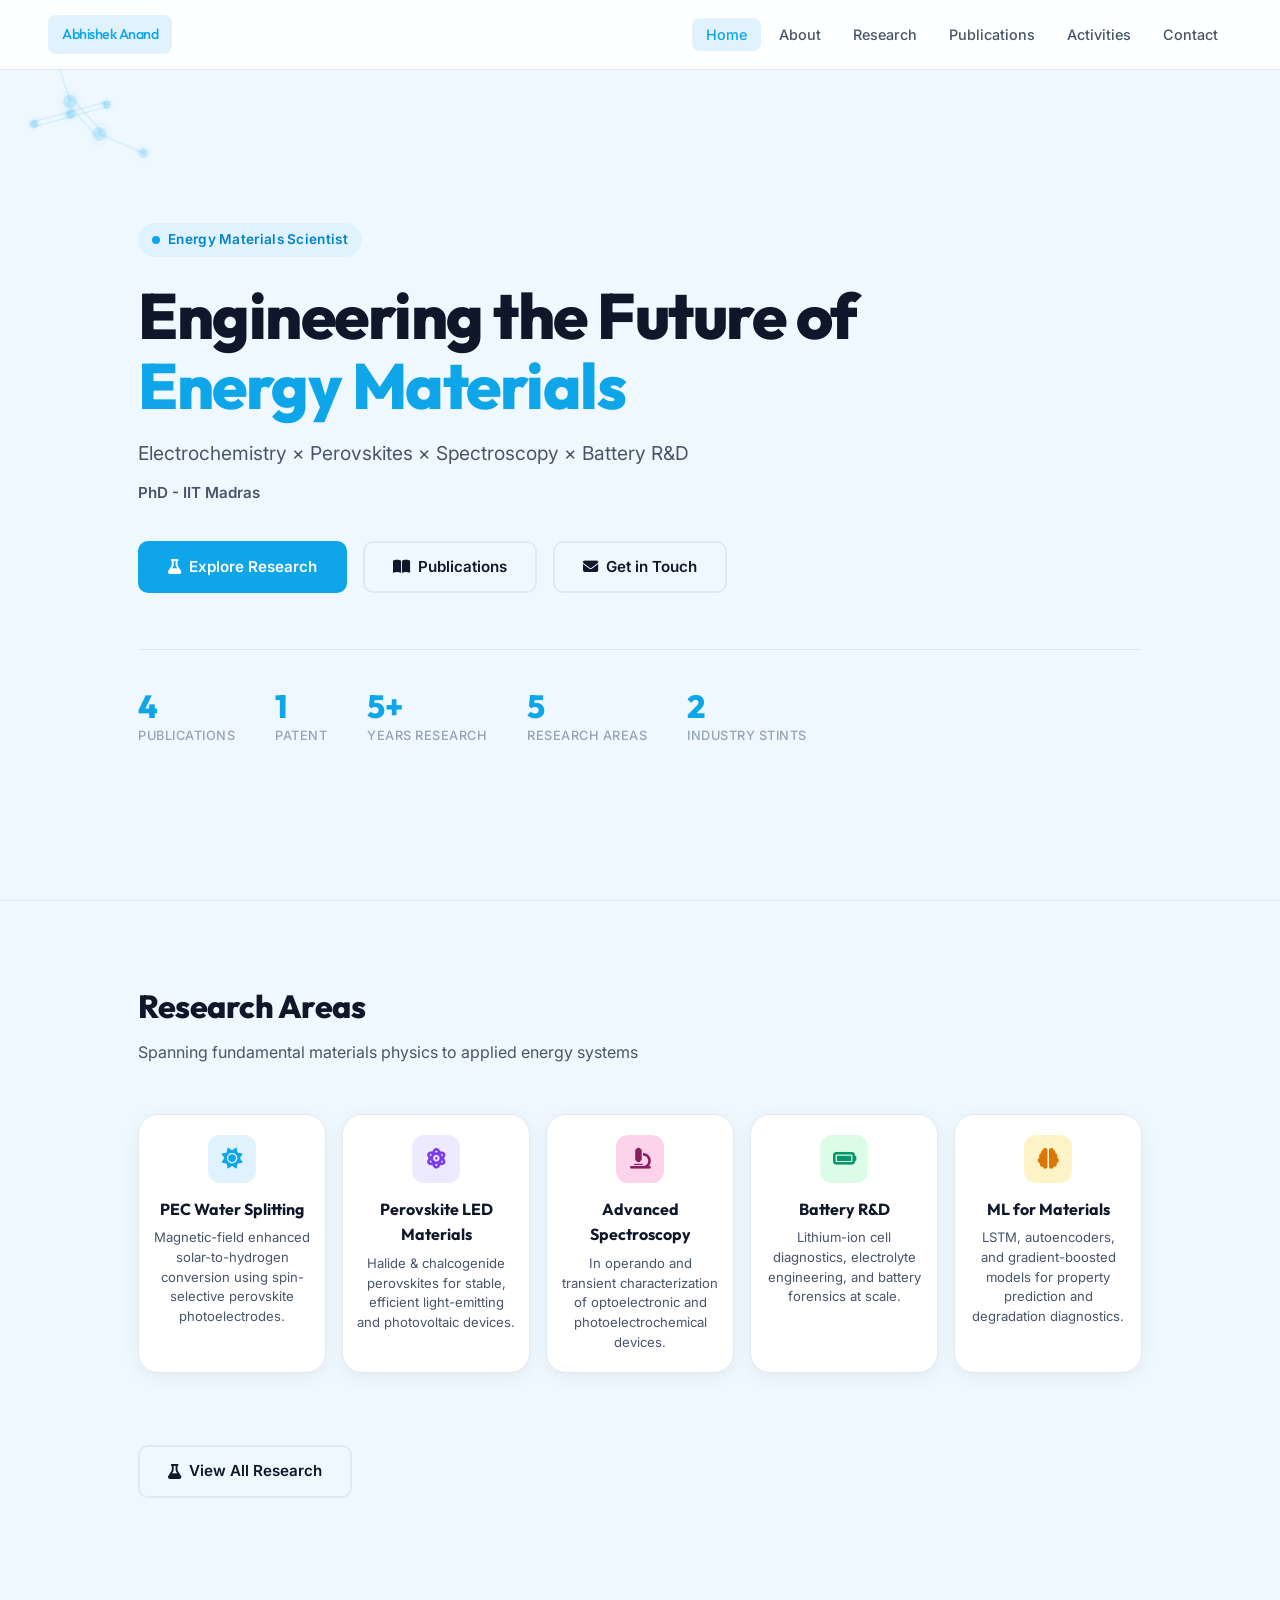
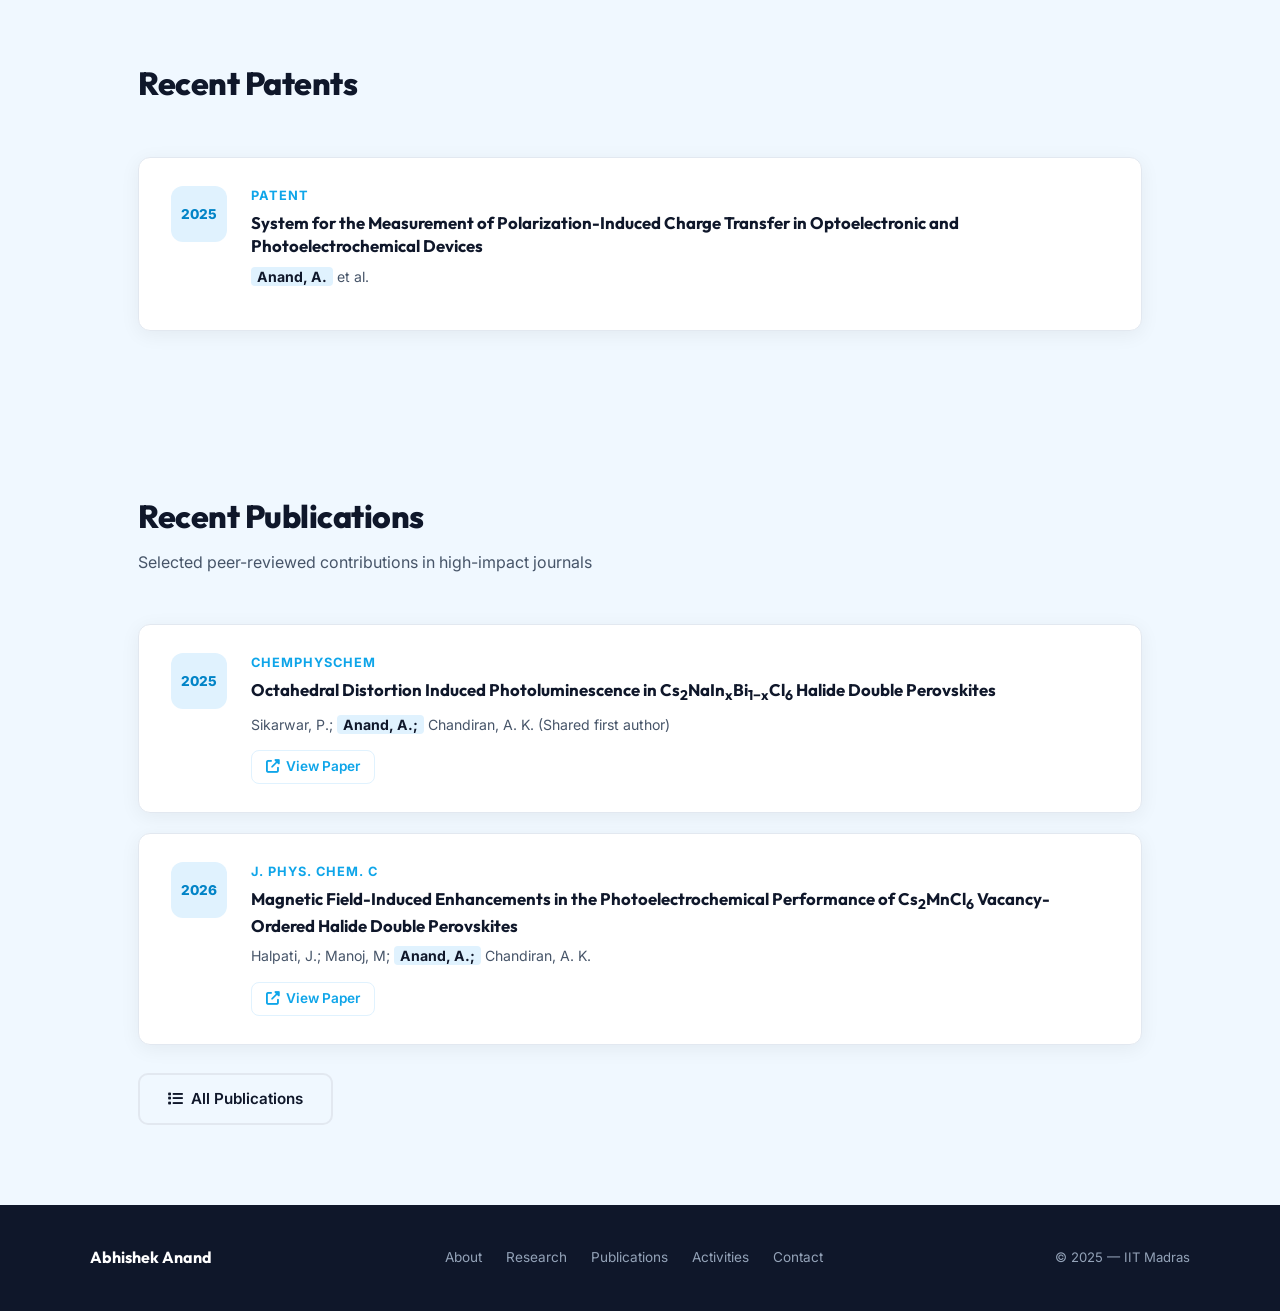
==== commit 5f8926be: "update" ====
--- a/index.html
+++ b/index.html
@@ -38,7 +38,7 @@
     <div class="hero-content">
       <div class="hero-eyebrow">Energy Materials Scientist</div>
       <h1>Engineering the Future of<br><span class="highlight">Energy Materials</span></h1>
-      <p class="hero-subtitle">Electrochemistry &times; Photochemistry &times; Machine Learning &times; Perovskites</p>
+      <p class="hero-subtitle">Electrochemistry &times; Perovskites &times; Spectroscopy &times; Battery R&D</p>
       <p class="hero-institution">
         <strong>PhD - IIT Madras</strong>
       </p>
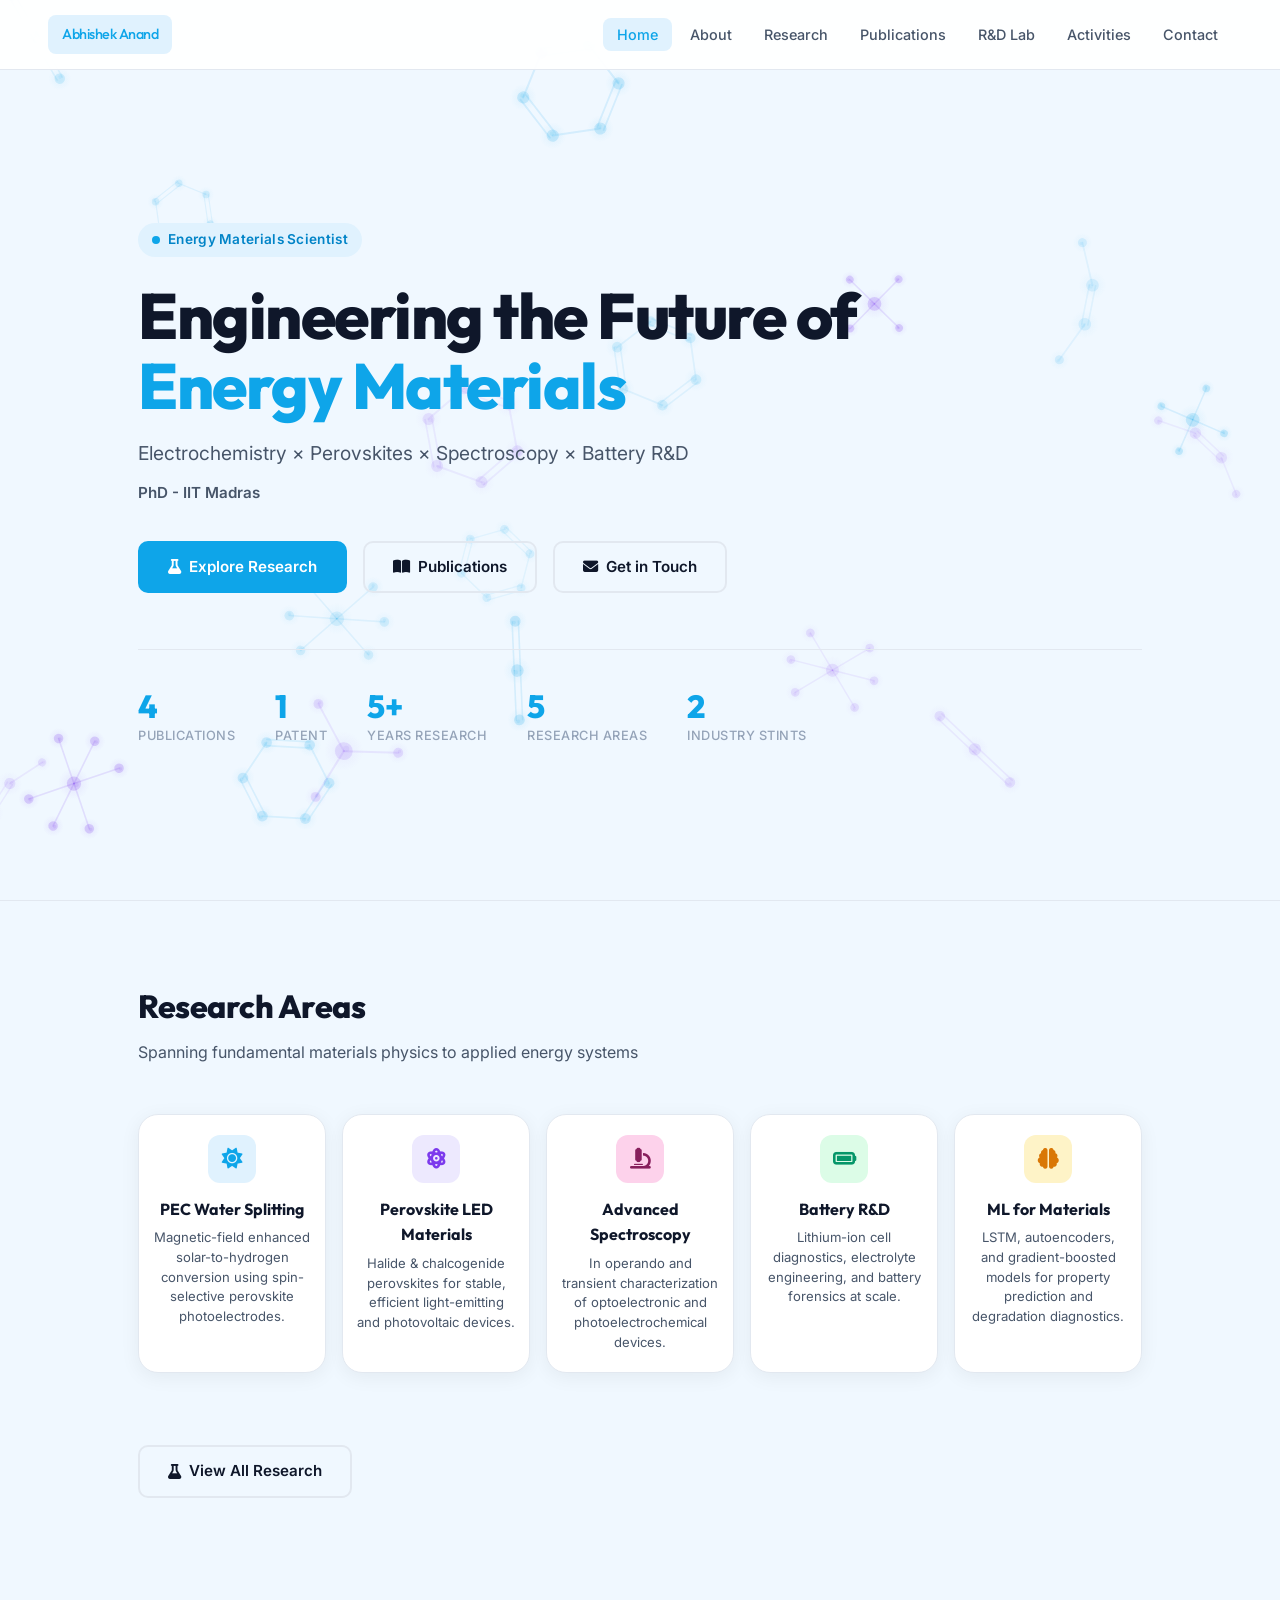
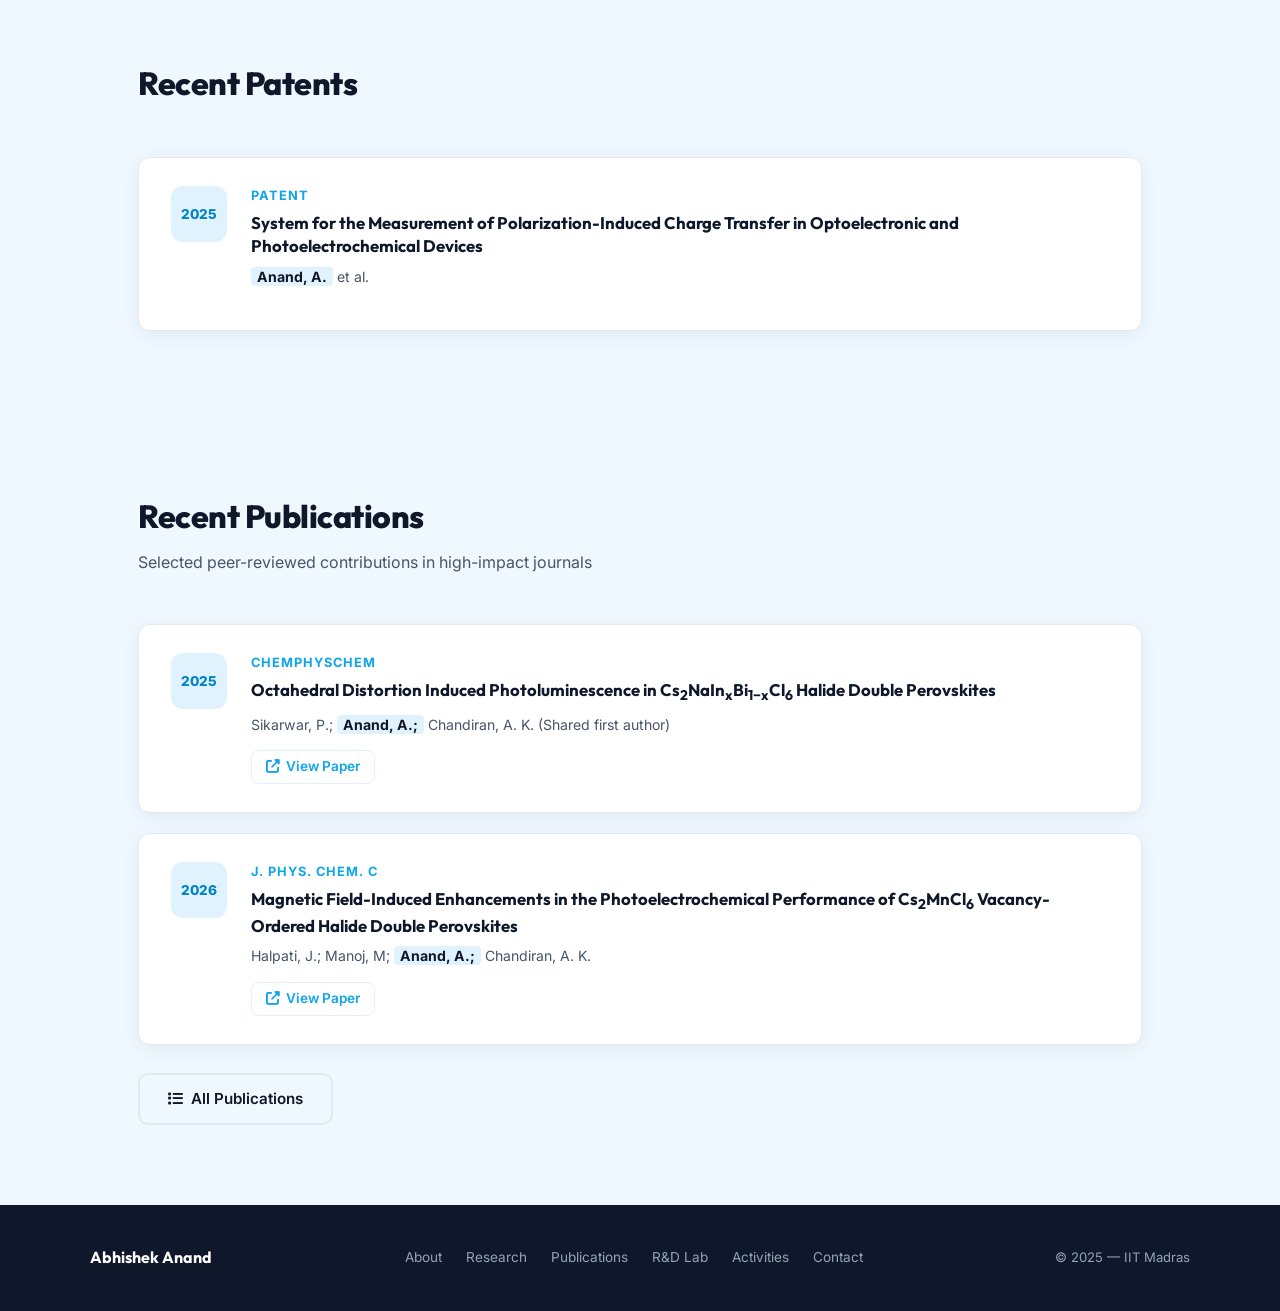
==== commit 1bc77d80: "update" ====
--- a/index.html
+++ b/index.html
@@ -27,7 +27,7 @@
       <li><a href="about.html">About</a></li>
       <li><a href="research.html">Research</a></li>
       <li><a href="publications.html">Publications</a></li>
-      <!-- <li><a href="projects.html">Projects</a></li> -->
+      <li><a href="dashboard.html">R&D Lab</a></li>
       <li><a href="activities.html">Activities</a></li>
       <li><a href="contact.html">Contact</a></li>
     </ul>
@@ -192,6 +192,7 @@
         <a href="about.html">About</a>
         <a href="research.html">Research</a>
         <a href="publications.html">Publications</a>
+        <a href="dashboard.html">R&D Lab</a>
         <a href="activities.html">Activities</a>
         <a href="contact.html">Contact</a>
       </div>
